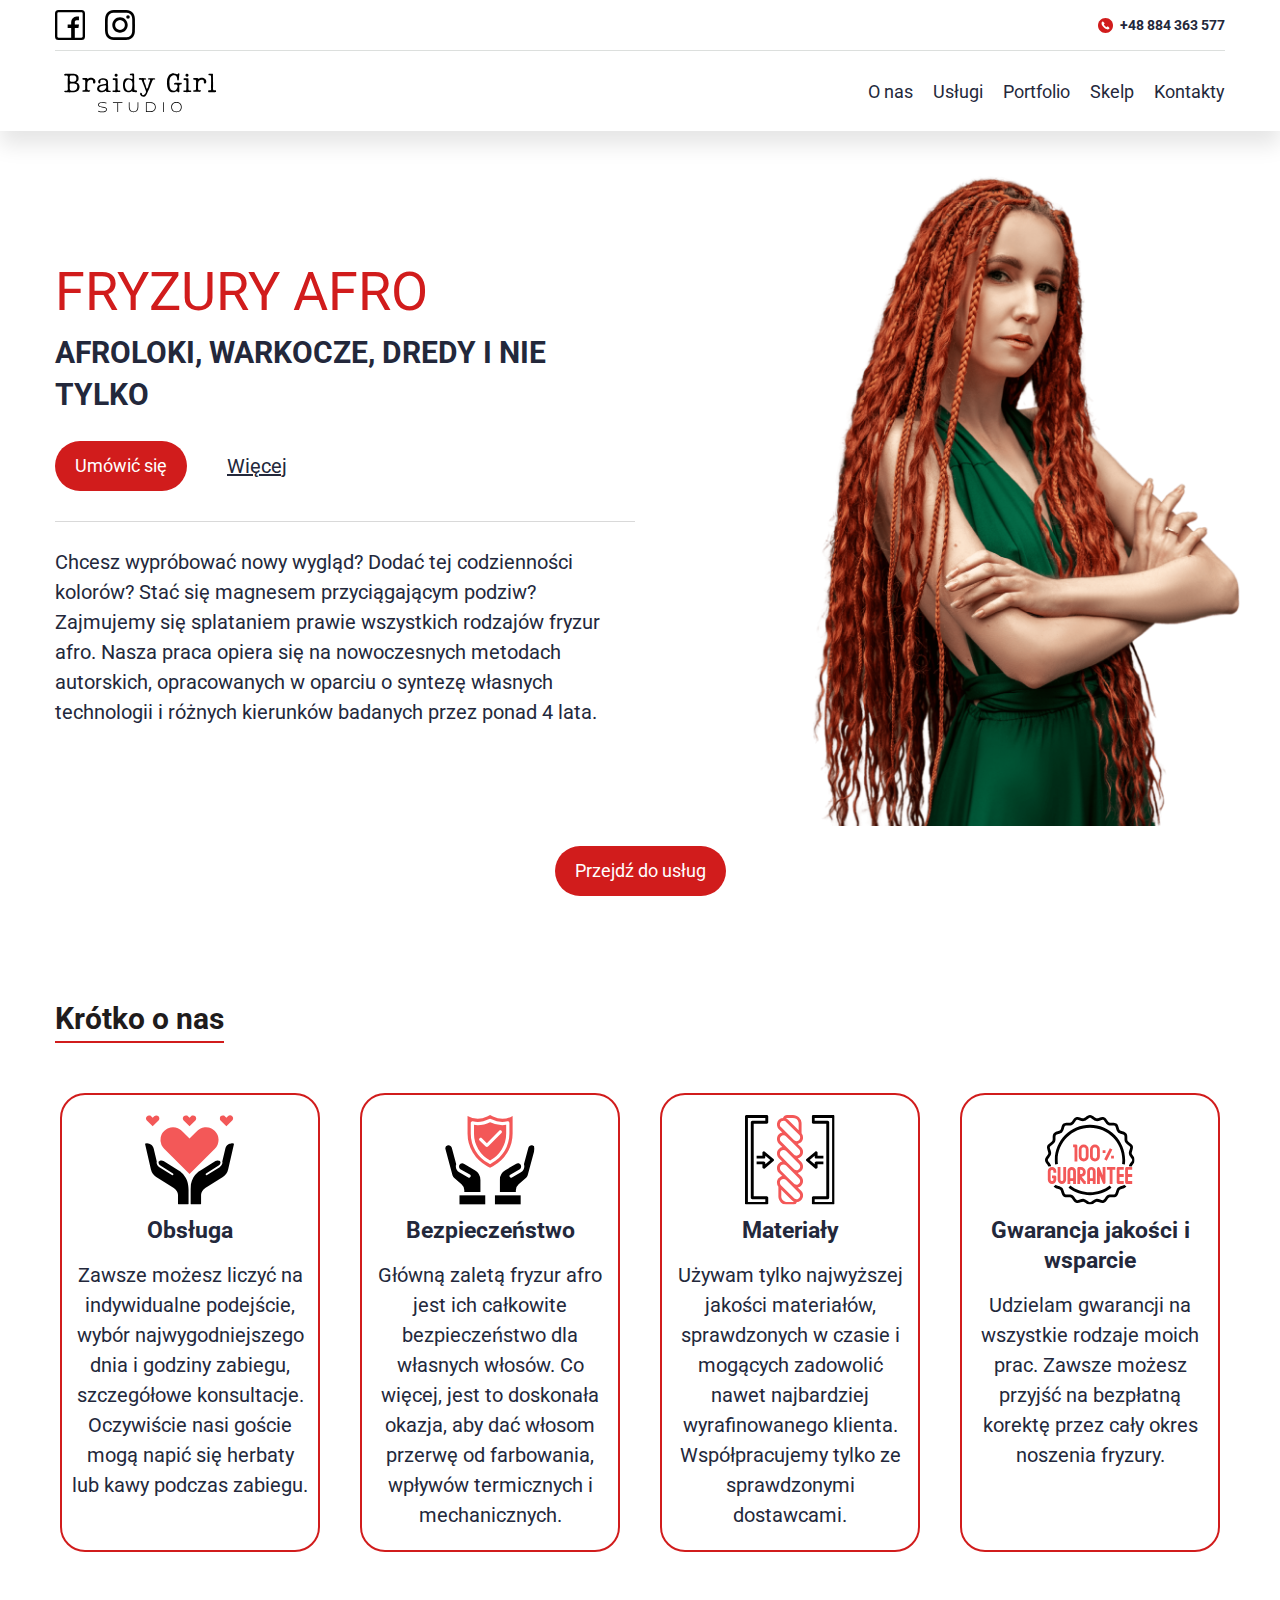
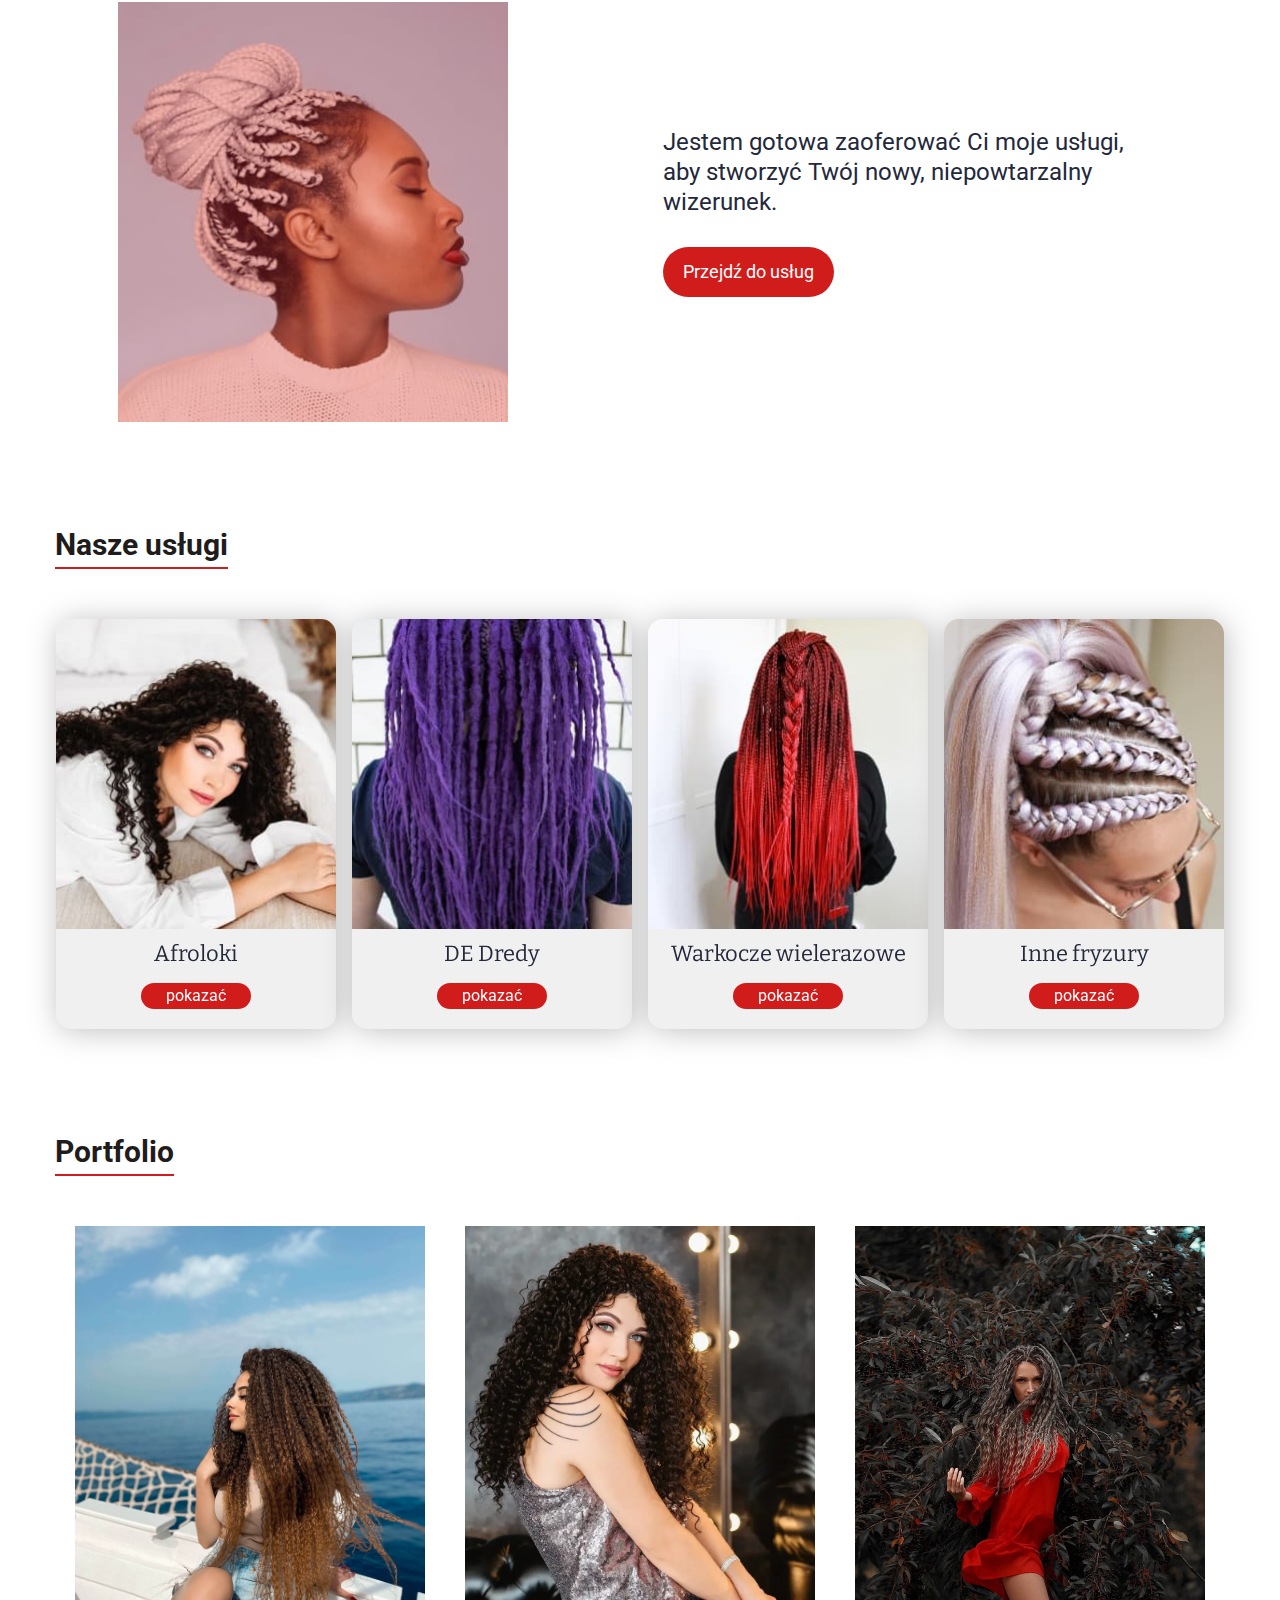
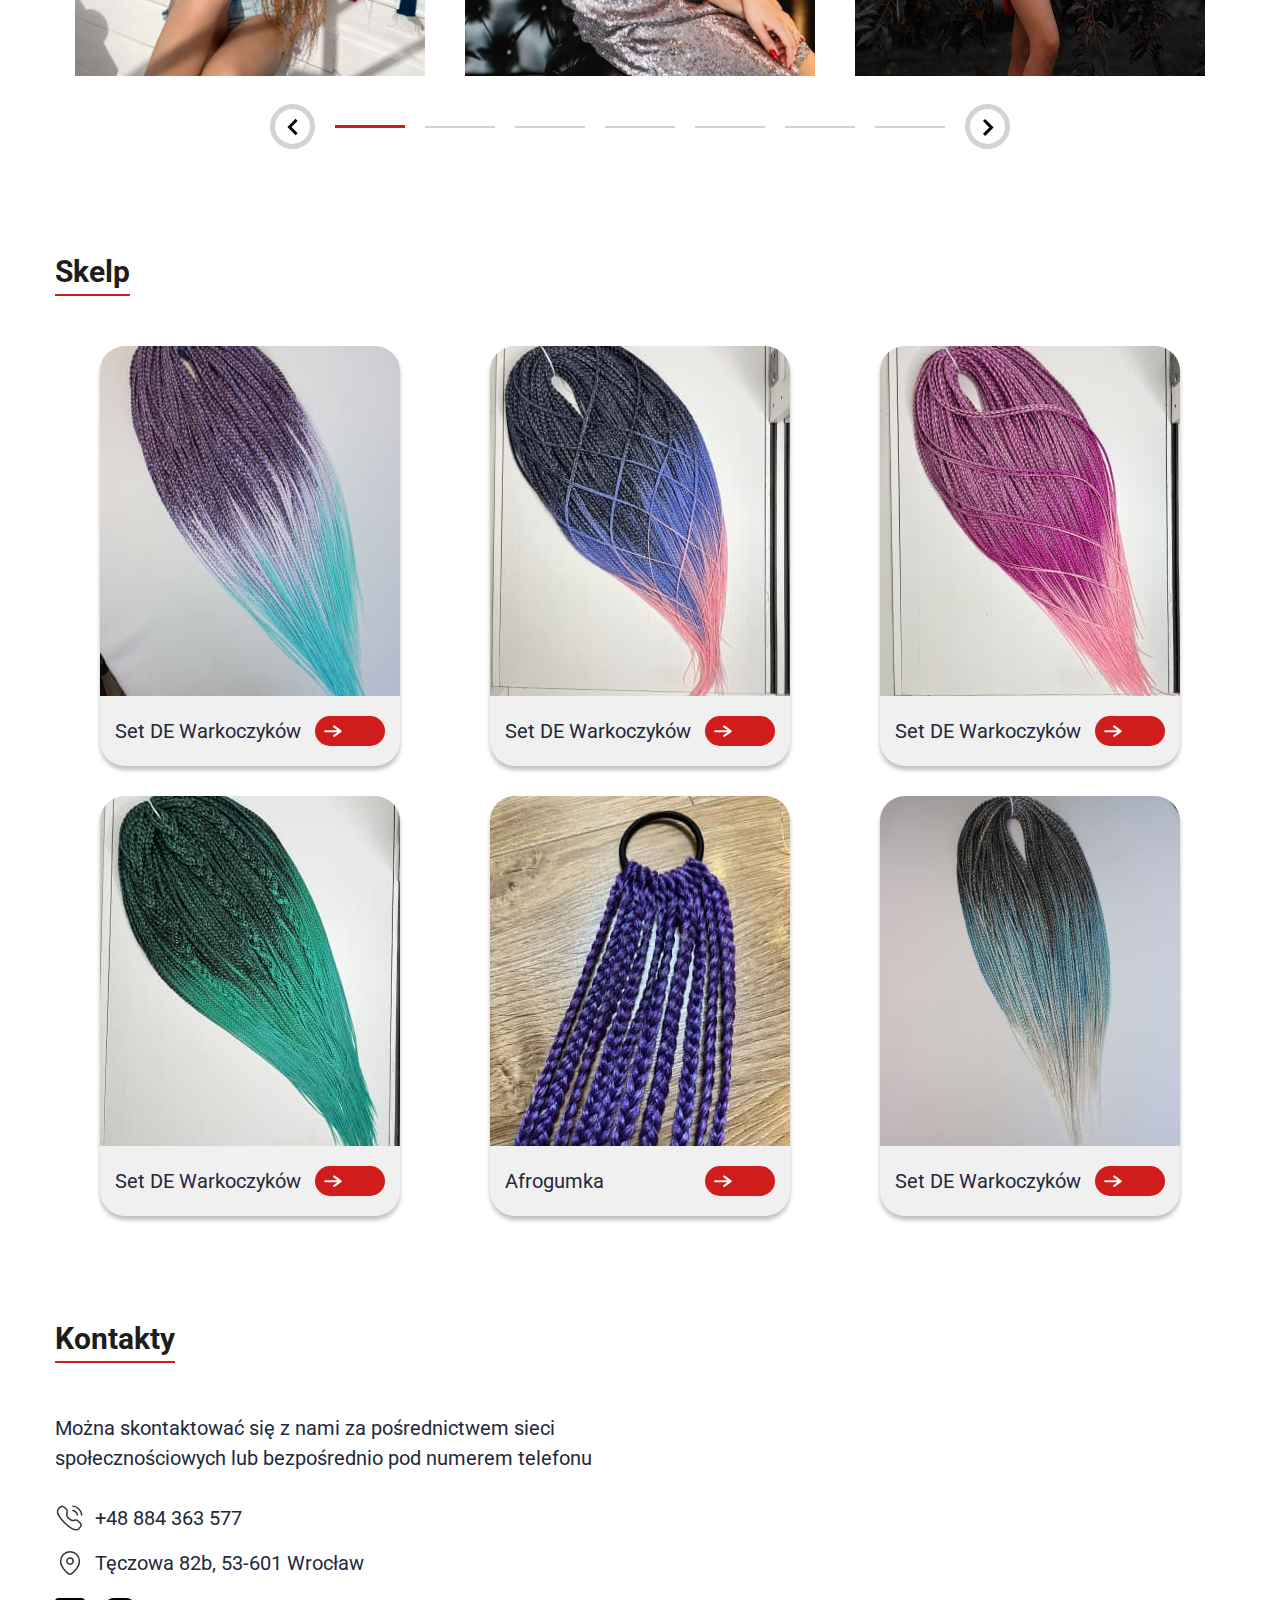
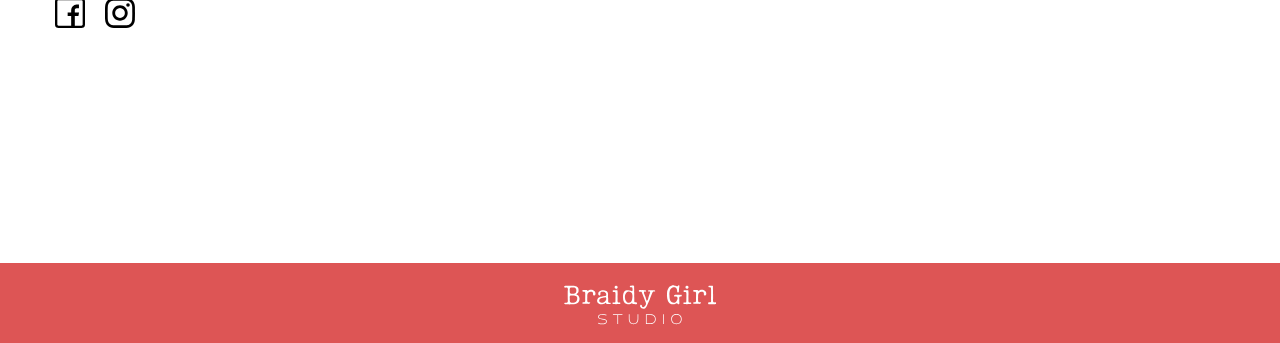
==== index.html @ 488d4603 "add" ====
<!DOCTYPE html>
<html lang="pl">

<head>
  <meta charset="UTF-8">
  <meta http-equiv="X-UA-Compatible" content="IE=edge">
  <meta name="viewport" content="width=device-width, initial-scale=1.0">
  <title>Braidy Girl</title>
  <link rel="apple-touch-icon" sizes="180x180" href="images/favicon/apple-touch-icon.png">
  <link rel="icon" type="image/png" sizes="32x32" href="images/favicon/favicon-32x32.png">
  <link rel="icon" type="image/png" sizes="16x16" href="images/favicon/favicon-16x16.png">
  <link rel="manifest" href="images/favicon/site.webmanifest">
  <link rel="mask-icon" href="images/favicon/safari-pinned-tab.svg" color="#5bbad5">
  <meta name="msapplication-TileColor" content="#b91d47">
  <meta name="theme-color" content="#ffffff">
  <link rel="preconnect" href="https://fonts.googleapis.com">
  <link rel="preconnect" href="https://fonts.gstatic.com" crossorigin>
  <link
    href="https://fonts.googleapis.com/css2?family=Bitter&family=Playfair+Display:wght@400;700&family=Roboto:wght@400;700&display=swap"
    rel="stylesheet">

  <link rel="stylesheet" href="css/style.min.css">
</head>

<body>

  <header class="header js-header" id="header">
    <div class="container">
      <div class="header__top">
        <div class="social">
          <a class="social__link" href="https://www.facebook.com/people/Warkoczyki-Afroloki-Dredy-Wroc%C5%82aw/100088476337000/"
            target="_blank">
            <svg class="social__icon" width="30" height="30">
              <use href="./images/symbol-defs.svg#icon-facebook"></use>
            </svg>
          </a>
          <a class="social__link" href="https://www.instagram.com/braidy.girl_/?igshid=YmMyMTA2M2Y%3D" target="_blank">
            <svg class="social__icon" width="30" height="30">
              <use href="./images/symbol-defs.svg#icon-Instagram"></use>
            </svg>
          </a>
        </div>
        <a class="header__top-link" href="tel:48884363577">
          <svg class="header__top-icon" width="15" height="15">
            <use href="./images/symbol-defs.svg#icon-phone"></use>
          </svg>
          +48 884 363 577
        </a>
      </div>
      <nav class="header__nav">
        <a class="logo" href="index.html">
          <img class="logo__img" src="./images/logo.svg" alt="logo" width="170" height="50">
        </a>
        <ul class="header__list">
          <li class="header__item">
            <a class="header__link" href="#about">
              O nas
            </a>
          </li>
          <li class="header__item">
            <a class="header__link" href="#services">
              Usługi
            </a>
          </li>
          <li class="header__item">
            <a class="header__link" href="#portfolio">
              Portfolio
            </a>
          </li>
          <li class="header__item">
            <a class="header__link" href="#products">
              Skelp
            </a>
          </li>
          <li class="header__item">
            <a class="header__link" href="#contacts">
              Kontakty
            </a>
          </li>
        </ul>
        <button class="header__menu-btn" type="button">
          <span class="header__menu-line"></span>
          <span class="sr-only">otwórz menu</span>
        </button>
      </nav>

      <div class="mobile-menu">
        <div class="mobile-menu__box">
          <a class="logo" href="index.html">
            <img class="logo__img" src="./images/logo.svg" alt="logo" width="170" height="50">
          </a>
          <button class="close" type="button">
            <span class="close__line"></span>
            <span class="sr-only">zamknij menu</span>
          </button>
        </div>
        <ul class="mobile-menu__list">
          <li class="mobile-menu__item">
            <a class="mobile-menu__link" href="#about">
              O nas
            </a>
          </li>
          <li class="mobile-menu__item">
            <a class="mobile-menu__link" href="#services">
              Usługi
            </a>
          </li>
          <li class="mobile-menu__item">
            <a class="mobile-menu__link" href="#portfolio">
              Portfolio
            </a>
          </li>
          <li class="mobile-menu__item">
            <a class="mobile-menu__link" href="#products">
              Skelp
            </a>
          </li>
          <li class="mobile-menu__item">
            <a class="mobile-menu__link" href="#contacts">
              Kontakty
            </a>
          </li>
        </ul>
        <div class="mobile-menu__social social">
          <a class="social__link clicable" href="https://www.facebook.com/people/Warkoczyki-Afroloki-Dredy-Wroc%C5%82aw/100088476337000/" target="_blank">
            <svg class="social__icon" width="30" height="30">
              <use href="./images/symbol-defs.svg#icon-facebook"></use>
            </svg>
          </a>
          <a class="social__link clicable" href="https://www.instagram.com/braidy.girl_/?igshid=YmMyMTA2M2Y%3D" target="_blank">
            <svg class="social__icon" width="30" height="30">
              <use href="./images/symbol-defs.svg#icon-Instagram"></use>
            </svg>
          </a>
        </div>
        <div class="footer__box">
          <a class="mobile-menu__link" href="tel:48884363577">
            <svg class="footer__link-icon" width="30" height="30">
              <use href="./images/symbol-defs.svg#icon-calling"></use>
            </svg>
            +48 884 363 577
          </a>
          <a class="mobile-menu__link" href="https://www.google.com/maps/dir//Braidy+Girl+studio.+Afroloki,+dredy,+braidy,+warkoczyki+T%C4%99czowa+82b+53-601+Wroc%C5%82aw/@51.1038565,17.0076594,17z/data=!4m8!4m7!1m0!1m5!1m1!1s0x470fc37974990961:0xd75de2a112ad0629!2m2!1d17.0076594!2d51.1038565" target="_blank">
            <svg class="footer__link-icon" width="30" height="30">
              <use href="./images/symbol-defs.svg#icon-location"></use>
            </svg>
            Tęczowa 82b, 53-601 Wrocław
          </a>
        </div>
      </div>
    </div>
  </header>

  <main>
    <section class="studio">
      <div class="container studio__container" style="background-image: url(./images/bg.png)">
        <div class="studio__inner">
          <h1 class="studio__title">
            Fryzury afro
            <span class="studio__subtitle">
              Afroloki, warkocze, dredy i nie tylko
            </span>
          </h1>
          <div class="studio__box">
            <a class="btn" href="https://www.instagram.com/braidy.girl_/?igshid=YmMyMTA2M2Y%3D">
              Umówić się
            </a>
            <a class="studio__link" href="#about">
              Więcej
            </a>
          </div>
          <p class="studio__text">
            Chcesz wypróbować nowy wygląd? Dodać tej codzienności kolorów? Stać się magnesem przyciągającym podziw?
            Zajmujemy się splataniem prawie wszystkich rodzajów fryzur afro. Nasza praca opiera się na nowoczesnych
            metodach
            autorskich, opracowanych w oparciu o syntezę własnych technologii i różnych kierunków badanych przez ponad 4
            lata.
          </p>
        </div>
      </div>
      <a class="btn btn__link" href="#services">
        Przejdź do usług
      </a>
    </section>

    <section class="about section" id="about">
      <div class="container">
        <h2 class="title">Krótko o nas</h2>
        <ul class="about__list">
          <li class="about__item about__item--star">
            <h3 class="about__title">
              Obsługa
            </h3>
            <p class="about__item-text">
              Zawsze możesz liczyć na indywidualne podejście, wybór najwygodniejszego dnia i godziny zabiegu,
              szczegółowe konsultacje.
              Oczywiście nasi goście mogą napić się herbaty lub kawy podczas zabiegu.
            </p>
          </li>
          <li class="about__item about__item--brush">
            <h3 class="about__title">
              Bezpieczeństwo
            </h3>
            <p class="about__item-text">
              Główną zaletą fryzur afro jest ich całkowite bezpieczeństwo dla własnych włosów. Co więcej, jest to
              doskonała okazja,
              aby dać włosom przerwę od farbowania, wpływów termicznych i mechanicznych.
            </p>
          </li>
          <li class="about__item about__item--users">
            <h3 class="about__title">
              Materiały
            </h3>
            <p class="about__item-text">
              Używam tylko najwyższej jakości materiałów, sprawdzonych w czasie i mogących zadowolić nawet najbardziej
              wyrafinowanego
              klienta. Współpracujemy tylko ze sprawdzonymi dostawcami.
            </p>
          </li>
          <li class="about__item about__item--guarantee">
            <h3 class="about__title">
              Gwarancja jakości i wsparcie
            </h3>
            <p class="about__item-text">
              Udzielam gwarancji na wszystkie rodzaje moich prac. Zawsze możesz przyjść na bezpłatną korektę przez cały
              okres noszenia
              fryzury.
            </p>
          </li>
        </ul>
        <div class="about__inner">
          <div class="about__img-box">
            <img class="about__img" src="./images/about.jpg" alt="dziewczyna" width="390" height="420">
          </div>
          <div class="about__box">
            <p class="about__text">
              Jestem gotowa zaoferować Ci moje usługi, aby stworzyć Twój nowy, niepowtarzalny wizerunek.
            </p>
            <a class="btn btn__link" href="#services">
              Przejdź do usług
            </a>
          </div>
        </div>
      </div>
    </section>

    <section class="services section" id="services">
      <div class="container">
        <h2 class="title">
          Nasze usługi
        </h2>
        <ul class="services__list">
          <li class="services__item">
            <article class="services-card">
              <a class="services-card__link" href="afroloki.html">
                <img class="services-card__img" src="images/afroloki/1.jpg" alt="dziewczyna" width="280" height="310">
                <div class="services-card__box">
                  <h3 class="services-card__title">
                    Afroloki
                  </h3>
                  <div class="btn btn--small">pokazać</div>
                </div>
              </a>
            </article>
          </li>
          <li class="services__item">
            <article class="services-card">
              <a class="services-card__link" href="deDredy.html">
                <img class="services-card__img" src="images/deDredy/1.jpg" alt="dziewczyna" width="280" height="310">
                <div class="services-card__box">
                  <h3 class="services-card__title">
                    DE Dredy
                  </h3>
                  <div class="btn btn--small">pokazać</div>
                </div>
              </a>
            </article>
          </li>
          <li class="services__item">
            <article class="services-card">
              <a class="services-card__link" href="warkoczeWielorazowe.html">
                <img class="services-card__img" src="images/warkoczeWielerazowe/1.jpg" alt="dziewczyna" width="280"
                  height="310">
                <div class="services-card__box">
                  <h3 class="services-card__title">
                    Warkocze wielerazowe
                  </h3>
                  <div class="btn btn--small">pokazać</div>
                </div>
              </a>
            </article>
          </li>
          <li class="services__item">
            <article class="services-card">
              <a class="services-card__link" href="inneFryzury.html">
                <img class="services-card__img" src="images/inneFryzury/1.jpg" alt="dziewczyna" width="280"
                  height="310">
                <div class="services-card__box">
                  <h3 class="services-card__title">
                    Inne fryzury
                  </h3>
                  <div class="btn btn--small">pokazać</div>
                </div>
              </a>
            </article>
          </li>
        </ul>
      </div>
    </section>

    <section class="portfolio section" id="portfolio">
      <div class="container">
        <h2 class="title">Portfolio</h2>
        <div class="portfolio__wrapper">
          <ul class="portfolio__list">
            <li class="portfolio__item">
              <a class="portfolio__link" href="images/portfolio/7.jpg" data-fancybox="gallery">
                <img class="portfolio__img" src="images/portfolio/7.jpg" alt="zdjęcie" width="350" height="450">
              </a>
            </li>
            <li class="portfolio__item">
              <a class="portfolio__link" href="images/portfolio/1.jpg" data-fancybox="gallery">
                <img class="portfolio__img" src="images/portfolio/1.jpg" alt="zdjęcie" width="350" height="450">
              </a>
            </li>
            <li class="portfolio__item">
              <a class="portfolio__link" href="images/portfolio/2.jpg" data-fancybox="gallery">
                <img class="portfolio__img" src="images/portfolio/2.jpg" alt="zdjęcie" width="350" height="450">
              </a>
            </li>
            <li class="portfolio__item">
              <a class="portfolio__link" href="images/portfolio/3.jpg" data-fancybox="gallery">
                <img class="portfolio__img" src="images/portfolio/3.jpg" alt="zdjęcie" width="350" height="450">
              </a>
            </li>
            <li class="portfolio__item">
              <a class="portfolio__link" href="images/portfolio/6.jpg" data-fancybox="gallery">
                <img class="portfolio__img" src="images/portfolio/6.jpg" alt="zdjęcie" width="350" height="450">
              </a>
            </li>
            <li class="portfolio__item">
              <a class="portfolio__link" href="images/portfolio/8.jpg" data-fancybox="gallery">
                <img class="portfolio__img" src="images/portfolio/8.jpg" alt="zdjęcie" width="350" height="450">
              </a>
            </li>
            <li class="portfolio__item">
              <a class="portfolio__link" href="images/portfolio/9.jpg" data-fancybox="gallery">
                <img class="portfolio__img" src="images/portfolio/9.jpg" alt="zdjęcie" width="350" height="450">
              </a>
            </li>
          </ul>
          <div class="arrows"></div>
        </div>
      </div>
    </section>

    <section class="product section" id="products">
      <div class="container">
        <h2 class="title">Skelp</h2>
        <ul class="product__list">
          <li class="product__item">
            <article class="product-card">
              <a class="product-card__link" href="set-lil-n.html">
                <img class="product-card__img" src="images/towary/liliowo-niebieski/main.jpg" alt="set włosow"
                  width="300" height="350">
                <div class="product-card__box">
                  <h3 class="product-card__title">
                    Set DE Warkoczyków
                  </h3>
                  <div class="product-card__btn">
                    <svg class="product-card__btn-icon" width="20" height="20">
                      <use href="./images/symbol-defs.svg#icon-arrow-right"></use>
                    </svg>
                  </div>
                </div>
              </a>
            </article>
          </li>
          <li class="product__item">
            <article class="product-card">
              <a class="product-card__link" href="set-n-r.html">
                <img class="product-card__img" src="images/towary/niebiesko-różowy/main.jpg" alt="set włosow"
                  width="300" height="350">
                <div class="product-card__box">
                  <h3 class="product-card__title">
                    Set DE Warkoczyków
                  </h3>
                  <div class="product-card__btn">
                    <svg class="product-card__btn-icon" width="20" height="20">
                      <use href="./images/symbol-defs.svg#icon-arrow-right"></use>
                    </svg>
                  </div>
                </div>
              </a>
            </article>
          </li>
          <li class="product__item">
            <article class="product-card">
              <a class="product-card__link" href="set-róż.html">
                <img class="product-card__img" src="images/towary/różowy/main.jpg" alt="set włosow" width="300"
                  height="350">
                <div class="product-card__box">
                  <h3 class="product-card__title">
                    Set DE Warkoczyków
                  </h3>
                  <div class="product-card__btn">
                    <svg class="product-card__btn-icon" width="20" height="20">
                      <use href="./images/symbol-defs.svg#icon-arrow-right"></use>
                    </svg>
                  </div>
                </div>
              </a>
            </article>
          </li>
          <li class="product__item">
            <article class="product-card">
              <a class="product-card__link" href="set-ziel.html">
                <img class="product-card__img" src="images/towary/zielony/main.jpg" alt="set włosow" width="300"
                  height="350">
                <div class="product-card__box">
                  <h3 class="product-card__title">
                    Set DE Warkoczyków
                  </h3>
                  <div class="product-card__btn">
                    <svg class="product-card__btn-icon" width="20" height="20">
                      <use href="./images/symbol-defs.svg#icon-arrow-right"></use>
                    </svg>
                  </div>
                </div>
              </a>
            </article>
          </li>
          <li class="product__item">
            <article class="product-card">
              <a class="product-card__link" href="afrogumka.html">
                <img class="product-card__img" src="images/towary/afrogumka/1.jpg" alt="Afrogumka" width="300"
                  height="350">
                <div class="product-card__box">
                  <h3 class="product-card__title">
                    Afrogumka
                  </h3>
                  <div class="product-card__btn">
                    <svg class="product-card__btn-icon" width="20" height="20">
                      <use href="./images/symbol-defs.svg#icon-arrow-right"></use>
                    </svg>
                  </div>
                </div>
              </a>
            </article>
          </li>
          <li class="product__item">
            <article class="product-card">
              <a class="product-card__link" href="set-br-tur.html">
                <img class="product-card__img" src="images/towary/brązowy-turkusowy/main.jpg" alt="set włosow"
                  width="300" height="350">
                <div class="product-card__box">
                  <h3 class="product-card__title">
                    Set DE Warkoczyków
                  </h3>
                  <div class="product-card__btn">
                    <svg class="product-card__btn-icon" width="20" height="20">
                      <use href="./images/symbol-defs.svg#icon-arrow-right"></use>
                    </svg>
                  </div>
                </div>
              </a>
            </article>
          </li>
        </ul>
      </div>
    </section>
  </main>

  <footer class="footer section" id="contacts">
    <div class="container">
      <h2 class="title">Kontakty</h2>
      <address class="footer__wrapper">
        <div class="footer__inner">
          <p class="footer__text">
            Można skontaktować się z nami za pośrednictwem sieci społecznościowych lub bezpośrednio pod numerem telefonu
          </p>
          <div class="footer__box">
            <a class="footer__link" href="tel:48884363577">
              <svg class="footer__link-icon" width="30" height="30">
                <use href="./images/symbol-defs.svg#icon-calling"></use>
              </svg>
              +48 884 363 577
            </a>
            <a class="footer__link"
              href="https://www.google.com/maps/dir//Braidy+Girl+studio.+Afroloki,+dredy,+braidy,+warkoczyki+T%C4%99czowa+82b+53-601+Wroc%C5%82aw/@51.1038565,17.0076594,17z/data=!4m8!4m7!1m0!1m5!1m1!1s0x470fc37974990961:0xd75de2a112ad0629!2m2!1d17.0076594!2d51.1038565" target="_blank">
              <svg class="footer__link-icon" width="30" height="30">
                <use href="./images/symbol-defs.svg#icon-location"></use>
              </svg>
              Tęczowa 82b, 53-601 Wrocław
            </a>
          </div>
          <div class="social">
            <a class="social__link" href="https://www.facebook.com/people/Warkoczyki-Afroloki-Dredy-Wroc%C5%82aw/100088476337000/"
            target="_blank">
              <svg class="social__icon" width="30" height="30">
                <use href="./images/symbol-defs.svg#icon-facebook"></use>
              </svg>
            </a>
            <a class="social__link" href="https://www.instagram.com/braidy.girl_/?igshid=YmMyMTA2M2Y%3D" target="_blank">
              <svg class="social__icon" width="30" height="30">
                <use href="./images/symbol-defs.svg#icon-Instagram"></use>
              </svg>
            </a>
          </div>
        </div>
        <iframe class="map"
          src="https://www.google.com/maps/embed?pb=!1m18!1m12!1m3!1d2505.2436510558273!2d17.0077736!3d51.1039646!2m3!1f0!2f0!3f0!3m2!1i1024!2i768!4f13.1!3m3!1m2!1s0x470fc37974990961%3A0xd75de2a112ad0629!2sBraidy%20Girl%20studio.%20Afroloki%2C%20dredy%2C%20braidy%2C%20warkoczyki!5e0!3m2!1sru!2spl!4v1675877771922!5m2!1sru!2spl"
          height="350" style="border:0;" allowfullscreen="" loading="lazy" referrerpolicy="no-referrer-when-downgrade">
        </iframe>
      </address>
    </div>
    <div class="footer__bottom"">
      <a class=" logo" href="index.html">
      <img class="logo__img" src="./images/logo-footer.svg" alt="logo" width="170" height="50">
      </a>
    </div>
  </footer>

  <script src="js/main.min.js"></script>
</body>

</html>
---- css/style.min.css ----
html{-webkit-box-sizing:border-box;box-sizing:border-box}*,*::before,*::after{-webkit-box-sizing:inherit;box-sizing:inherit}ul,ol{padding:0}body,h1,h2,h3,h4,h5,h6,p,ul,ol,li,figure,figcaption,blockquote,dl,dd{margin:0}ul{list-style:none}img{max-width:100%;display:block}input,button,textarea,select,address{font:inherit}input,textarea{margin:0;padding:0;border:none;outline:rgba(0,0,0,0)}a{text-decoration:none;color:inherit;outline:rgba(0,0,0,0)}button{padding:0;border:none;background-color:rgba(0,0,0,0);cursor:pointer;outline:rgba(0,0,0,0)}.slick-slider{position:relative;display:block;-webkit-box-sizing:border-box;box-sizing:border-box;-webkit-touch-callout:none;-webkit-user-select:none;-moz-user-select:none;-ms-user-select:none;user-select:none;-ms-touch-action:pan-y;touch-action:pan-y;-webkit-tap-highlight-color:rgba(0,0,0,0)}.slick-list{position:relative;overflow:hidden;display:block;margin:0;padding:0}.slick-list:focus{outline:none}.slick-list.dragging{cursor:pointer;cursor:hand}.slick-slider .slick-track,.slick-slider .slick-list{-webkit-transform:translate3d(0, 0, 0);-ms-transform:translate3d(0, 0, 0);transform:translate3d(0, 0, 0)}.slick-track{position:relative;left:0;top:0;display:block;margin-left:auto;margin-right:auto}.slick-track:before,.slick-track:after{content:"";display:table}.slick-track:after{clear:both}.slick-loading .slick-track{visibility:hidden}.slick-slide{float:left;height:100%;min-height:1px;display:none}[dir=rtl] .slick-slide{float:right}.slick-slide img{display:block}.slick-slide.slick-loading img{display:none}.slick-slide.dragging img{pointer-events:none}.slick-initialized .slick-slide{display:block}.slick-loading .slick-slide{visibility:hidden}.slick-vertical .slick-slide{display:block;height:auto;border:1px solid rgba(0,0,0,0)}.slick-arrow.slick-hidden{display:none}.carousel{position:relative;-webkit-box-sizing:border-box;box-sizing:border-box}.carousel *,.carousel *:before,.carousel *:after{-webkit-box-sizing:inherit;box-sizing:inherit}.carousel.is-draggable{cursor:move;cursor:-webkit-grab;cursor:grab}.carousel.is-dragging{cursor:move;cursor:-webkit-grabbing;cursor:grabbing}.carousel__viewport{position:relative;overflow:hidden;max-width:100%;max-height:100%}.carousel__track{display:-webkit-box;display:-ms-flexbox;display:flex}.carousel__slide{-webkit-box-flex:0;-ms-flex:0 0 auto;flex:0 0 auto;width:var(--carousel-slide-width, 60%);max-width:100%;padding:1rem;position:relative;overflow-x:hidden;overflow-y:auto;-ms-scroll-chaining:none;overscroll-behavior:contain}.has-dots{margin-bottom:calc(.5rem + 22px)}.carousel__dots{margin:0 auto;padding:0;position:absolute;top:calc(100% + .5rem);left:0;right:0;display:-webkit-box;display:-ms-flexbox;display:flex;-webkit-box-pack:center;-ms-flex-pack:center;justify-content:center;list-style:none;-webkit-user-select:none;-moz-user-select:none;-ms-user-select:none;user-select:none}.carousel__dots .carousel__dot{margin:0;padding:0;display:block;position:relative;width:22px;height:22px;cursor:pointer}.carousel__dots .carousel__dot:after{content:"";width:8px;height:8px;border-radius:50%;position:absolute;top:50%;left:50%;-webkit-transform:translate(-50%, -50%);-ms-transform:translate(-50%, -50%);transform:translate(-50%, -50%);background-color:currentColor;opacity:.25;-webkit-transition:opacity .15s ease-in-out;-o-transition:opacity .15s ease-in-out;transition:opacity .15s ease-in-out}.carousel__dots .carousel__dot.is-selected:after{opacity:1}.carousel__button{width:var(--carousel-button-width, 48px);height:var(--carousel-button-height, 48px);padding:0;border:0;display:-webkit-box;display:-ms-flexbox;display:flex;-webkit-box-pack:center;-ms-flex-pack:center;justify-content:center;-webkit-box-align:center;-ms-flex-align:center;align-items:center;pointer-events:all;cursor:pointer;color:var(--carousel-button-color, currentColor);background:var(--carousel-button-bg, transparent);border-radius:var(--carousel-button-border-radius, 50%);-webkit-box-shadow:var(--carousel-button-shadow, none);box-shadow:var(--carousel-button-shadow, none);-webkit-transition:opacity .15s ease;-o-transition:opacity .15s ease;transition:opacity .15s ease}.carousel__button.is-prev,.carousel__button.is-next{position:absolute;top:50%;-webkit-transform:translateY(-50%);-ms-transform:translateY(-50%);transform:translateY(-50%)}.carousel__button.is-prev{left:10px}.carousel__button.is-next{right:10px}.carousel__button[disabled]{cursor:default;opacity:.3}.carousel__button svg{width:var(--carousel-button-svg-width, 50%);height:var(--carousel-button-svg-height, 50%);fill:none;stroke:currentColor;stroke-width:var(--carousel-button-svg-stroke-width, 1.5);stroke-linejoin:bevel;stroke-linecap:round;-webkit-filter:var(--carousel-button-svg-filter, none);filter:var(--carousel-button-svg-filter, none);pointer-events:none}html.with-fancybox{scroll-behavior:auto}body.compensate-for-scrollbar{overflow:hidden !important;-ms-touch-action:none;touch-action:none}.fancybox__container{position:fixed;top:0;left:0;bottom:0;right:0;direction:ltr;margin:0;padding:env(safe-area-inset-top, 0px) env(safe-area-inset-right, 0px) env(safe-area-inset-bottom, 0px) env(safe-area-inset-left, 0px);-webkit-box-sizing:border-box;box-sizing:border-box;display:-webkit-box;display:-ms-flexbox;display:flex;-webkit-box-orient:vertical;-webkit-box-direction:normal;-ms-flex-direction:column;flex-direction:column;color:var(--fancybox-color, #fff);-webkit-tap-highlight-color:rgba(0, 0, 0, 0);overflow:hidden;z-index:1050;outline:none;-webkit-transform-origin:top left;-ms-transform-origin:top left;transform-origin:top left;--carousel-button-width: 48px;--carousel-button-height: 48px;--carousel-button-svg-width: 24px;--carousel-button-svg-height: 24px;--carousel-button-svg-stroke-width: 2.5;--carousel-button-svg-filter: drop-shadow(1px 1px 1px rgba(0, 0, 0, 0.4))}.fancybox__container *,.fancybox__container *::before,.fancybox__container *::after{-webkit-box-sizing:inherit;box-sizing:inherit}.fancybox__container :focus{outline:none}body:not(.is-using-mouse) .fancybox__container :focus{-webkit-box-shadow:0 0 0 1px #fff,0 0 0 2px var(--fancybox-accent-color, rgba(1, 210, 232, 0.94));box-shadow:0 0 0 1px #fff,0 0 0 2px var(--fancybox-accent-color, rgba(1, 210, 232, 0.94))}@media all and (min-width: 1024px){.fancybox__container{--carousel-button-width:48px;--carousel-button-height:48px;--carousel-button-svg-width:27px;--carousel-button-svg-height:27px}}.fancybox__backdrop{position:absolute;top:0;right:0;bottom:0;left:0;z-index:-1;background:var(--fancybox-bg, rgba(24, 24, 27, 0.92))}.fancybox__carousel{position:relative;-webkit-box-flex:1;-ms-flex:1 1 auto;flex:1 1 auto;min-height:0;height:100%;z-index:10}.fancybox__carousel.has-dots{margin-bottom:calc(.5rem + 22px)}.fancybox__viewport{position:relative;width:100%;height:100%;overflow:visible;cursor:default}.fancybox__track{display:-webkit-box;display:-ms-flexbox;display:flex;height:100%}.fancybox__slide{-webkit-box-flex:0;-ms-flex:0 0 auto;flex:0 0 auto;width:100%;max-width:100%;margin:0;padding:48px 8px 8px 8px;position:relative;-ms-scroll-chaining:none;overscroll-behavior:contain;display:-webkit-box;display:-ms-flexbox;display:flex;-webkit-box-orient:vertical;-webkit-box-direction:normal;-ms-flex-direction:column;flex-direction:column;outline:0;overflow:auto;--carousel-button-width: 36px;--carousel-button-height: 36px;--carousel-button-svg-width: 22px;--carousel-button-svg-height: 22px}.fancybox__slide::before,.fancybox__slide::after{content:"";-webkit-box-flex:0;-ms-flex:0 0 0px;flex:0 0 0;margin:auto}@media all and (min-width: 1024px){.fancybox__slide{padding:64px 100px}}.fancybox__content{margin:0 env(safe-area-inset-right, 0px) 0 env(safe-area-inset-left, 0px);padding:36px;color:var(--fancybox-content-color, #374151);background:var(--fancybox-content-bg, #fff);position:relative;-ms-flex-item-align:center;-ms-grid-row-align:center;align-self:center;display:-webkit-box;display:-ms-flexbox;display:flex;-webkit-box-orient:vertical;-webkit-box-direction:normal;-ms-flex-direction:column;flex-direction:column;z-index:20}.fancybox__content :focus:not(.carousel__button.is-close){outline:thin dotted;-webkit-box-shadow:none;box-shadow:none}.fancybox__caption{-ms-flex-item-align:center;-ms-grid-row-align:center;align-self:center;max-width:100%;margin:0;padding:1rem 0 0 0;line-height:1.375;color:var(--fancybox-color, currentColor);visibility:visible;cursor:auto;-ms-flex-negative:0;flex-shrink:0;overflow-wrap:anywhere}.is-loading .fancybox__caption{visibility:hidden}.fancybox__container>.carousel__dots{top:100%;color:var(--fancybox-color, #fff)}.fancybox__nav .carousel__button{z-index:40}.fancybox__nav .carousel__button.is-next{right:8px}@media all and (min-width: 1024px){.fancybox__nav .carousel__button.is-next{right:40px}}.fancybox__nav .carousel__button.is-prev{left:8px}@media all and (min-width: 1024px){.fancybox__nav .carousel__button.is-prev{left:40px}}.carousel__button.is-close{position:absolute;top:8px;right:8px;top:calc(env(safe-area-inset-top, 0px) + 8px);right:calc(env(safe-area-inset-right, 0px) + 8px);z-index:40}@media all and (min-width: 1024px){.carousel__button.is-close{right:40px}}.fancybox__content>.carousel__button.is-close{position:absolute;top:-40px;right:0;color:var(--fancybox-color, #fff)}.fancybox__no-click,.fancybox__no-click button{pointer-events:none}.fancybox__spinner{position:absolute;top:50%;left:50%;-webkit-transform:translate(-50%, -50%);-ms-transform:translate(-50%, -50%);transform:translate(-50%, -50%);width:50px;height:50px;color:var(--fancybox-color, currentColor)}.fancybox__slide .fancybox__spinner{cursor:pointer;z-index:1053}.fancybox__spinner svg{-webkit-animation:fancybox-rotate 2s linear infinite;animation:fancybox-rotate 2s linear infinite;-webkit-transform-origin:center center;-ms-transform-origin:center center;transform-origin:center center;position:absolute;top:0;right:0;bottom:0;left:0;margin:auto;width:100%;height:100%}.fancybox__spinner svg circle{fill:none;stroke-width:2.75;stroke-miterlimit:10;stroke-dasharray:1,200;stroke-dashoffset:0;-webkit-animation:fancybox-dash 1.5s ease-in-out infinite;animation:fancybox-dash 1.5s ease-in-out infinite;stroke-linecap:round;stroke:currentColor}@-webkit-keyframes fancybox-rotate{100%{-webkit-transform:rotate(360deg);transform:rotate(360deg)}}@keyframes fancybox-rotate{100%{-webkit-transform:rotate(360deg);transform:rotate(360deg)}}@-webkit-keyframes fancybox-dash{0%{stroke-dasharray:1,200;stroke-dashoffset:0}50%{stroke-dasharray:89,200;stroke-dashoffset:-35px}100%{stroke-dasharray:89,200;stroke-dashoffset:-124px}}@keyframes fancybox-dash{0%{stroke-dasharray:1,200;stroke-dashoffset:0}50%{stroke-dasharray:89,200;stroke-dashoffset:-35px}100%{stroke-dasharray:89,200;stroke-dashoffset:-124px}}.fancybox__backdrop,.fancybox__caption,.fancybox__nav,.carousel__dots,.carousel__button.is-close{opacity:var(--fancybox-opacity, 1)}.fancybox__container.is-animated[aria-hidden=false] .fancybox__backdrop,.fancybox__container.is-animated[aria-hidden=false] .fancybox__caption,.fancybox__container.is-animated[aria-hidden=false] .fancybox__nav,.fancybox__container.is-animated[aria-hidden=false] .carousel__dots,.fancybox__container.is-animated[aria-hidden=false] .carousel__button.is-close{-webkit-animation:.15s ease backwards fancybox-fadeIn;animation:.15s ease backwards fancybox-fadeIn}.fancybox__container.is-animated.is-closing .fancybox__backdrop,.fancybox__container.is-animated.is-closing .fancybox__caption,.fancybox__container.is-animated.is-closing .fancybox__nav,.fancybox__container.is-animated.is-closing .carousel__dots,.fancybox__container.is-animated.is-closing .carousel__button.is-close{-webkit-animation:.15s ease both fancybox-fadeOut;animation:.15s ease both fancybox-fadeOut}.fancybox-fadeIn{-webkit-animation:.15s ease both fancybox-fadeIn;animation:.15s ease both fancybox-fadeIn}.fancybox-fadeOut{-webkit-animation:.1s ease both fancybox-fadeOut;animation:.1s ease both fancybox-fadeOut}.fancybox-zoomInUp{-webkit-animation:.2s ease both fancybox-zoomInUp;animation:.2s ease both fancybox-zoomInUp}.fancybox-zoomOutDown{-webkit-animation:.15s ease both fancybox-zoomOutDown;animation:.15s ease both fancybox-zoomOutDown}.fancybox-throwOutUp{-webkit-animation:.15s ease both fancybox-throwOutUp;animation:.15s ease both fancybox-throwOutUp}.fancybox-throwOutDown{-webkit-animation:.15s ease both fancybox-throwOutDown;animation:.15s ease both fancybox-throwOutDown}@-webkit-keyframes fancybox-fadeIn{from{opacity:0}to{opacity:1}}@keyframes fancybox-fadeIn{from{opacity:0}to{opacity:1}}@-webkit-keyframes fancybox-fadeOut{to{opacity:0}}@keyframes fancybox-fadeOut{to{opacity:0}}@-webkit-keyframes fancybox-zoomInUp{from{-webkit-transform:scale(0.97) translate3d(0, 16px, 0);transform:scale(0.97) translate3d(0, 16px, 0);opacity:0}to{-webkit-transform:scale(1) translate3d(0, 0, 0);transform:scale(1) translate3d(0, 0, 0);opacity:1}}@keyframes fancybox-zoomInUp{from{-webkit-transform:scale(0.97) translate3d(0, 16px, 0);transform:scale(0.97) translate3d(0, 16px, 0);opacity:0}to{-webkit-transform:scale(1) translate3d(0, 0, 0);transform:scale(1) translate3d(0, 0, 0);opacity:1}}@-webkit-keyframes fancybox-zoomOutDown{to{-webkit-transform:scale(0.97) translate3d(0, 16px, 0);transform:scale(0.97) translate3d(0, 16px, 0);opacity:0}}@keyframes fancybox-zoomOutDown{to{-webkit-transform:scale(0.97) translate3d(0, 16px, 0);transform:scale(0.97) translate3d(0, 16px, 0);opacity:0}}@-webkit-keyframes fancybox-throwOutUp{to{-webkit-transform:translate3d(0, -30%, 0);transform:translate3d(0, -30%, 0);opacity:0}}@keyframes fancybox-throwOutUp{to{-webkit-transform:translate3d(0, -30%, 0);transform:translate3d(0, -30%, 0);opacity:0}}@-webkit-keyframes fancybox-throwOutDown{to{-webkit-transform:translate3d(0, 30%, 0);transform:translate3d(0, 30%, 0);opacity:0}}@keyframes fancybox-throwOutDown{to{-webkit-transform:translate3d(0, 30%, 0);transform:translate3d(0, 30%, 0);opacity:0}}.fancybox__carousel .carousel__slide{scrollbar-width:thin;scrollbar-color:#ccc rgba(255, 255, 255, 0.1)}.fancybox__carousel .carousel__slide::-webkit-scrollbar{width:8px;height:8px}.fancybox__carousel .carousel__slide::-webkit-scrollbar-track{background-color:rgba(255, 255, 255, 0.1)}.fancybox__carousel .carousel__slide::-webkit-scrollbar-thumb{background-color:#ccc;border-radius:2px;-webkit-box-shadow:inset 0 0 4px rgba(0, 0, 0, 0.2);box-shadow:inset 0 0 4px rgba(0, 0, 0, 0.2)}.fancybox__carousel.is-draggable .fancybox__slide,.fancybox__carousel.is-draggable .fancybox__slide .fancybox__content{cursor:move;cursor:-webkit-grab;cursor:grab}.fancybox__carousel.is-dragging .fancybox__slide,.fancybox__carousel.is-dragging .fancybox__slide .fancybox__content{cursor:move;cursor:-webkit-grabbing;cursor:grabbing}.fancybox__carousel .fancybox__slide .fancybox__content{cursor:auto}.fancybox__carousel .fancybox__slide.can-zoom_in .fancybox__content{cursor:-webkit-zoom-in;cursor:zoom-in}.fancybox__carousel .fancybox__slide.can-zoom_out .fancybox__content{cursor:-webkit-zoom-out;cursor:zoom-out}.fancybox__carousel .fancybox__slide.is-draggable .fancybox__content{cursor:move;cursor:-webkit-grab;cursor:grab}.fancybox__carousel .fancybox__slide.is-dragging .fancybox__content{cursor:move;cursor:-webkit-grabbing;cursor:grabbing}.fancybox__image{-webkit-transform-origin:0 0;-ms-transform-origin:0 0;transform-origin:0 0;-webkit-user-select:none;-moz-user-select:none;-ms-user-select:none;user-select:none;-webkit-transition:none;-o-transition:none;transition:none}.has-image .fancybox__content{padding:0;background:rgba(0, 0, 0, 0);min-height:1px}.is-closing .has-image .fancybox__content{overflow:visible}.has-image[data-image-fit=contain]{overflow:visible;-ms-touch-action:none;touch-action:none}.has-image[data-image-fit=contain] .fancybox__content{-webkit-box-orient:horizontal;-webkit-box-direction:normal;-ms-flex-direction:row;flex-direction:row;-ms-flex-wrap:wrap;flex-wrap:wrap}.has-image[data-image-fit=contain] .fancybox__image{max-width:100%;max-height:100%;-o-object-fit:contain;object-fit:contain}.has-image[data-image-fit=contain-w]{overflow-x:hidden;overflow-y:auto}.has-image[data-image-fit=contain-w] .fancybox__content{min-height:auto}.has-image[data-image-fit=contain-w] .fancybox__image{max-width:100%;height:auto}.has-image[data-image-fit=cover]{overflow:visible;-ms-touch-action:none;touch-action:none}.has-image[data-image-fit=cover] .fancybox__content{width:100%;height:100%}.has-image[data-image-fit=cover] .fancybox__image{width:100%;height:100%;-o-object-fit:cover;object-fit:cover}.fancybox__carousel .fancybox__slide.has-iframe .fancybox__content,.fancybox__carousel .fancybox__slide.has-map .fancybox__content,.fancybox__carousel .fancybox__slide.has-pdf .fancybox__content,.fancybox__carousel .fancybox__slide.has-video .fancybox__content,.fancybox__carousel .fancybox__slide.has-html5video .fancybox__content{max-width:100%;-ms-flex-negative:1;flex-shrink:1;min-height:1px;overflow:visible}.fancybox__carousel .fancybox__slide.has-iframe .fancybox__content,.fancybox__carousel .fancybox__slide.has-map .fancybox__content,.fancybox__carousel .fancybox__slide.has-pdf .fancybox__content{width:100%;height:80%}.fancybox__carousel .fancybox__slide.has-video .fancybox__content,.fancybox__carousel .fancybox__slide.has-html5video .fancybox__content{width:960px;height:540px;max-width:100%;max-height:100%}.fancybox__carousel .fancybox__slide.has-map .fancybox__content,.fancybox__carousel .fancybox__slide.has-pdf .fancybox__content,.fancybox__carousel .fancybox__slide.has-video .fancybox__content,.fancybox__carousel .fancybox__slide.has-html5video .fancybox__content{padding:0;background:rgba(24, 24, 27, 0.9);color:#fff}.fancybox__carousel .fancybox__slide.has-map .fancybox__content{background:#e5e3df}.fancybox__html5video,.fancybox__iframe{border:0;display:block;height:100%;width:100%;background:rgba(0, 0, 0, 0)}.fancybox-placeholder{position:absolute;width:1px;height:1px;padding:0;margin:-1px;overflow:hidden;clip:rect(0, 0, 0, 0);white-space:nowrap;border-width:0}.fancybox__thumbs{-webkit-box-flex:0;-ms-flex:0 0 auto;flex:0 0 auto;position:relative;padding:0px 3px;opacity:var(--fancybox-opacity, 1)}.fancybox__container.is-animated[aria-hidden=false] .fancybox__thumbs{-webkit-animation:.15s ease-in backwards fancybox-fadeIn;animation:.15s ease-in backwards fancybox-fadeIn}.fancybox__container.is-animated.is-closing .fancybox__thumbs{opacity:0}.fancybox__thumbs .carousel__slide{-webkit-box-flex:0;-ms-flex:0 0 auto;flex:0 0 auto;width:var(--fancybox-thumbs-width, 96px);margin:0;padding:8px 3px;-webkit-box-sizing:content-box;box-sizing:content-box;display:-webkit-box;display:-ms-flexbox;display:flex;-webkit-box-align:center;-ms-flex-align:center;align-items:center;-webkit-box-pack:center;-ms-flex-pack:center;justify-content:center;overflow:visible;cursor:pointer}.fancybox__thumbs .carousel__slide .fancybox__thumb::after{content:"";position:absolute;top:0;left:0;right:0;bottom:0;border-width:5px;border-style:solid;border-color:var(--fancybox-accent-color, rgba(34, 213, 233, 0.96));opacity:0;-webkit-transition:opacity .15s ease;-o-transition:opacity .15s ease;transition:opacity .15s ease;border-radius:var(--fancybox-thumbs-border-radius, 4px)}.fancybox__thumbs .carousel__slide.is-nav-selected .fancybox__thumb::after{opacity:.92}.fancybox__thumbs .carousel__slide>*{pointer-events:none;-webkit-user-select:none;-moz-user-select:none;-ms-user-select:none;user-select:none}.fancybox__thumb{position:relative;width:100%;padding-top:calc(100%/(var(--fancybox-thumbs-ratio, 1.5)));background-size:cover;background-position:center center;background-color:rgba(255, 255, 255, 0.1);background-repeat:no-repeat;border-radius:var(--fancybox-thumbs-border-radius, 4px)}.fancybox__toolbar{position:absolute;top:0;right:0;left:0;z-index:20;background:-webkit-gradient(linear, left bottom, left top, from(hsla(0deg, 0%, 0%, 0)), color-stop(8.1%, hsla(0deg, 0%, 0%, 0.006)), color-stop(15.5%, hsla(0deg, 0%, 0%, 0.021)), color-stop(22.5%, hsla(0deg, 0%, 0%, 0.046)), color-stop(29%, hsla(0deg, 0%, 0%, 0.077)), color-stop(35.3%, hsla(0deg, 0%, 0%, 0.114)), color-stop(41.2%, hsla(0deg, 0%, 0%, 0.155)), color-stop(47.1%, hsla(0deg, 0%, 0%, 0.198)), color-stop(52.9%, hsla(0deg, 0%, 0%, 0.242)), color-stop(58.8%, hsla(0deg, 0%, 0%, 0.285)), color-stop(64.7%, hsla(0deg, 0%, 0%, 0.326)), color-stop(71%, hsla(0deg, 0%, 0%, 0.363)), color-stop(77.5%, hsla(0deg, 0%, 0%, 0.394)), color-stop(84.5%, hsla(0deg, 0%, 0%, 0.419)), color-stop(91.9%, hsla(0deg, 0%, 0%, 0.434)), to(hsla(0deg, 0%, 0%, 0.44)));background:-o-linear-gradient(bottom, hsla(0deg, 0%, 0%, 0) 0%, hsla(0deg, 0%, 0%, 0.006) 8.1%, hsla(0deg, 0%, 0%, 0.021) 15.5%, hsla(0deg, 0%, 0%, 0.046) 22.5%, hsla(0deg, 0%, 0%, 0.077) 29%, hsla(0deg, 0%, 0%, 0.114) 35.3%, hsla(0deg, 0%, 0%, 0.155) 41.2%, hsla(0deg, 0%, 0%, 0.198) 47.1%, hsla(0deg, 0%, 0%, 0.242) 52.9%, hsla(0deg, 0%, 0%, 0.285) 58.8%, hsla(0deg, 0%, 0%, 0.326) 64.7%, hsla(0deg, 0%, 0%, 0.363) 71%, hsla(0deg, 0%, 0%, 0.394) 77.5%, hsla(0deg, 0%, 0%, 0.419) 84.5%, hsla(0deg, 0%, 0%, 0.434) 91.9%, hsla(0deg, 0%, 0%, 0.44) 100%);background:linear-gradient(to top, hsla(0deg, 0%, 0%, 0) 0%, hsla(0deg, 0%, 0%, 0.006) 8.1%, hsla(0deg, 0%, 0%, 0.021) 15.5%, hsla(0deg, 0%, 0%, 0.046) 22.5%, hsla(0deg, 0%, 0%, 0.077) 29%, hsla(0deg, 0%, 0%, 0.114) 35.3%, hsla(0deg, 0%, 0%, 0.155) 41.2%, hsla(0deg, 0%, 0%, 0.198) 47.1%, hsla(0deg, 0%, 0%, 0.242) 52.9%, hsla(0deg, 0%, 0%, 0.285) 58.8%, hsla(0deg, 0%, 0%, 0.326) 64.7%, hsla(0deg, 0%, 0%, 0.363) 71%, hsla(0deg, 0%, 0%, 0.394) 77.5%, hsla(0deg, 0%, 0%, 0.419) 84.5%, hsla(0deg, 0%, 0%, 0.434) 91.9%, hsla(0deg, 0%, 0%, 0.44) 100%);padding:0;-ms-touch-action:none;touch-action:none;display:-webkit-box;display:-ms-flexbox;display:flex;-webkit-box-pack:justify;-ms-flex-pack:justify;justify-content:space-between;--carousel-button-svg-width: 20px;--carousel-button-svg-height: 20px;opacity:var(--fancybox-opacity, 1);text-shadow:var(--fancybox-toolbar-text-shadow, 1px 1px 1px rgba(0, 0, 0, 0.4))}@media all and (min-width: 1024px){.fancybox__toolbar{padding:8px}}.fancybox__container.is-animated[aria-hidden=false] .fancybox__toolbar{-webkit-animation:.15s ease-in backwards fancybox-fadeIn;animation:.15s ease-in backwards fancybox-fadeIn}.fancybox__container.is-animated.is-closing .fancybox__toolbar{opacity:0}.fancybox__toolbar__items{display:-webkit-box;display:-ms-flexbox;display:flex}.fancybox__toolbar__items--left{margin-right:auto}.fancybox__toolbar__items--center{position:absolute;left:50%;-webkit-transform:translateX(-50%);-ms-transform:translateX(-50%);transform:translateX(-50%)}.fancybox__toolbar__items--right{margin-left:auto}@media(max-width: 640px){.fancybox__toolbar__items--center:not(:last-child){display:none}}.fancybox__counter{min-width:72px;padding:0 10px;line-height:var(--carousel-button-height, 48px);text-align:center;font-size:17px;font-variant-numeric:tabular-nums;-webkit-font-smoothing:subpixel-antialiased}.fancybox__progress{background:var(--fancybox-accent-color, rgba(34, 213, 233, 0.96));height:3px;left:0;position:absolute;right:0;top:0;-webkit-transform:scaleX(0);-ms-transform:scaleX(0);transform:scaleX(0);-webkit-transform-origin:0;-ms-transform-origin:0;transform-origin:0;-webkit-transition-property:-webkit-transform;transition-property:-webkit-transform;-o-transition-property:transform;transition-property:transform;transition-property:transform, -webkit-transform;-webkit-transition-timing-function:linear;-o-transition-timing-function:linear;transition-timing-function:linear;z-index:30;-webkit-user-select:none;-moz-user-select:none;-ms-user-select:none;user-select:none}.fancybox__container:-webkit-full-screen::backdrop{opacity:0}.fancybox__container:-ms-fullscreen::backdrop{opacity:0}.fancybox__container:fullscreen::-webkit-backdrop{opacity:0}.fancybox__container:fullscreen::backdrop{opacity:0}.fancybox__button--fullscreen g:nth-child(2){display:none}.fancybox__container:-webkit-full-screen .fancybox__button--fullscreen g:nth-child(1){display:none}.fancybox__container:-ms-fullscreen .fancybox__button--fullscreen g:nth-child(1){display:none}.fancybox__container:fullscreen .fancybox__button--fullscreen g:nth-child(1){display:none}.fancybox__container:-webkit-full-screen .fancybox__button--fullscreen g:nth-child(2){display:block}.fancybox__container:-ms-fullscreen .fancybox__button--fullscreen g:nth-child(2){display:block}.fancybox__container:fullscreen .fancybox__button--fullscreen g:nth-child(2){display:block}.fancybox__button--slideshow g:nth-child(2){display:none}.fancybox__container.has-slideshow .fancybox__button--slideshow g:nth-child(1){display:none}.fancybox__container.has-slideshow .fancybox__button--slideshow g:nth-child(2){display:block}.header{background-color:#fff;margin-bottom:20px;-webkit-box-shadow:0px 14px 20px rgba(0,0,0,.1);box-shadow:0px 14px 20px rgba(0,0,0,.1);top:0;left:0;width:100%;z-index:10;-webkit-transition:ease transform .5s;-o-transition:ease transform .5s;transition:ease transform .5s}.header.fixed{position:fixed}.header__top{padding:10px 0;border-bottom:1px solid rgba(186,191,187,.5);display:-webkit-box;display:-ms-flexbox;display:flex;-webkit-box-pack:justify;-ms-flex-pack:justify;justify-content:space-between;-webkit-box-align:center;-ms-flex-align:center;align-items:center}.header__top-link{display:-webkit-box;display:-ms-flexbox;display:flex;-webkit-box-align:center;-ms-flex-align:center;align-items:center;gap:7px;color:#23283b;font-size:14px;font-weight:700}.header__nav{padding:15px 0;display:-webkit-box;display:-ms-flexbox;display:flex;-webkit-box-pack:justify;-ms-flex-pack:justify;justify-content:space-between;-webkit-box-align:center;-ms-flex-align:center;align-items:center}.header__list{display:-webkit-box;display:-ms-flexbox;display:flex;-webkit-box-align:center;-ms-flex-align:center;align-items:center;gap:20px}@media(max-width: 992px){.header__list{display:none}}.header__link{color:#23283b;font-size:18px;-webkit-transition:ease color .5s,opacity .5s,-webkit-box-shadow .5s;transition:ease color .5s,opacity .5s,-webkit-box-shadow .5s;-o-transition:ease color .5s,opacity .5s,box-shadow .5s;transition:ease color .5s,opacity .5s,box-shadow .5s;transition:ease color .5s,opacity .5s,box-shadow .5s,-webkit-box-shadow .5s}.header__link:hover{color:#d11c1c}.header__link:focus{-webkit-box-shadow:0 0 0 2px rgba(209,28,28,.7);box-shadow:0 0 0 2px rgba(209,28,28,.7);border-radius:5px}.header__link:active{opacity:.5}.header__menu-btn{display:none}@media(max-width: 992px){.header__menu-btn{display:-webkit-box;display:-ms-flexbox;display:flex;-webkit-box-pack:center;-ms-flex-pack:center;justify-content:center;-webkit-box-align:center;-ms-flex-align:center;align-items:center;width:45px;height:45px}}.header__menu-line{width:30px;height:2px;background-color:#1f1c1c;position:relative}.header__menu-line::after{content:"";position:absolute;width:30px;height:2px;top:10px;left:0;background-color:#1f1c1c}.header__menu-line::before{content:"";position:absolute;width:30px;height:2px;bottom:10px;left:0;background-color:#1f1c1c}.studio{text-align:center}.studio__container{background-repeat:no-repeat;background-size:contain;background-position:right;position:relative;z-index:0}@media(max-width: 992px){.studio__container::before{content:"";position:absolute;left:0;right:0;width:100%;height:100%;background-color:rgba(249,250,255,.85);z-index:-1}}.studio__inner{margin-bottom:20px;text-align:left;display:-webkit-box;display:-ms-flexbox;display:flex;-webkit-box-orient:vertical;-webkit-box-direction:normal;-ms-flex-direction:column;flex-direction:column;-webkit-box-pack:center;-ms-flex-pack:center;justify-content:center;min-height:calc(100vh - 225px);max-width:580px}.studio__title{text-transform:uppercase;color:#d11c1c;font-size:54px;font-weight:400;line-height:150%;margin-bottom:25px}@media(max-width: 768px){.studio__title{font-size:40px}}.studio__subtitle{display:block;font-size:30px;font-weight:700;color:#23283b;line-height:140%}.studio__box{padding-bottom:30px;margin-bottom:25px;display:-webkit-box;display:-ms-flexbox;display:flex;gap:40px;-webkit-box-align:center;-ms-flex-align:center;align-items:center;border-bottom:1px solid #d9d9d9}.studio__link{text-decoration:underline}.about__list{margin-bottom:50px;display:-webkit-box;display:-ms-flexbox;display:flex;-ms-flex-pack:distribute;justify-content:space-around;-ms-flex-wrap:wrap;flex-wrap:wrap;gap:25px 30px}.about__item{max-width:260px;padding:120px 10px 20px;text-align:center;background-size:90px;background-repeat:no-repeat;background-position:center 20px;border:2px solid #d11c1c;border-radius:25px}.about__item--brush{background-image:url("../images/icons/brush.svg")}.about__item--star{background-image:url("../images/icons/stars.svg")}.about__item--users{background-image:url("../images/icons/users-team.svg")}.about__item--guarantee{background-image:url("../images/icons/guarantee.svg")}.about__title{margin-bottom:15px}.about__inner{display:-webkit-box;display:-ms-flexbox;display:flex;-ms-flex-pack:distribute;justify-content:space-around;-webkit-box-align:center;-ms-flex-align:center;align-items:center;-ms-flex-wrap:wrap;flex-wrap:wrap;gap:30px 30px}.about__img{-o-object-fit:cover;object-fit:cover}.about__img-box{position:relative}.about__img-box::after{content:"";position:absolute;width:100%;height:100%;background-color:rgba(209,28,28,.3);left:0;top:0}@media(max-width: 576px){.about__img-box{display:none}}.about__box{max-width:500px;width:100%}.about__text{font-size:24px;margin-bottom:30px}@media(max-width: 768px){.about__text{font-size:20px}}.services__list{display:-webkit-box;display:-ms-flexbox;display:flex;gap:25px 15px;-ms-flex-wrap:wrap;flex-wrap:wrap;-ms-flex-pack:distribute;justify-content:space-around}.portfolio__list{display:-webkit-box;display:-ms-flexbox;display:flex;-webkit-box-pack:justify;-ms-flex-pack:justify;justify-content:space-between;margin-bottom:20px}.portfolio__img{margin:0 auto;-o-object-fit:cover;object-fit:cover;-webkit-transition:ease transform .5s;-o-transition:ease transform .5s;transition:ease transform .5s}.portfolio__img:hover{-webkit-transform:scale(1.2);-ms-transform:scale(1.2);transform:scale(1.2)}.product__list{display:-webkit-box;display:-ms-flexbox;display:flex;-ms-flex-pack:distribute;justify-content:space-around;-ms-flex-wrap:wrap;flex-wrap:wrap;gap:30px 0}.product__slider{display:block;margin:0 auto 40px}.type{padding:40px 0}.type:not(:last-child){border-bottom:2px solid #d11c1c}.type__title{margin-bottom:50px;text-align:center;font-family:"Bitter",serif;color:#1f1c1c;font-weight:400;font-size:30px}@media(max-width: 768px){.type__title{margin-bottom:10px}}.type__product-title{font-weight:700;color:#1f1c1c;margin-bottom:50px;line-height:150%}.type__product-title--color{font-weight:400;font-size:22px}@media(max-width: 992px){.type__product-title{margin-bottom:10px}}.type__wrapper{display:-webkit-box;display:-ms-flexbox;display:flex;-webkit-box-pack:justify;-ms-flex-pack:justify;justify-content:space-between}@media(max-width: 992px){.type__wrapper{display:block}}.type__inner{margin-right:30px;max-width:450px;width:100%}@media(max-width: 992px){.type__inner{margin:0 auto}}.type__img{-o-object-fit:contain;object-fit:contain;-webkit-transition:ease transform .5s;-o-transition:ease transform .5s;transition:ease transform .5s}.type__img:hover{-webkit-transform:scale(1.2);-ms-transform:scale(1.2);transform:scale(1.2)}.type__box{text-align:right;max-width:670px}@media(max-width: 992px){.type__box{margin:0 auto}}.type__text{text-align:left;padding:10px;margin-bottom:20px;font-family:"Playfair Display",serif;border:10px solid #d11c1c;-o-border-image:-o-linear-gradient(rgb(223, 77, 77), rgba(221, 201, 201, 0.81));border-image:-webkit-gradient(linear, left top, left bottom, from(rgb(223, 77, 77)), to(rgba(221, 201, 201, 0.81)));border-image:linear-gradient(rgb(223, 77, 77), rgba(221, 201, 201, 0.81));border-image-slice:1}.type__subtitle{margin-bottom:10px;display:block;text-align:center;font-size:24px;font-weight:700}.type__characteristic{display:block;font-weight:700}.type__price-list{margin:0 auto 30px;max-width:450px}.type__price-item{display:-webkit-box;display:-ms-flexbox;display:flex;-webkit-box-pack:justify;-ms-flex-pack:justify;justify-content:space-between;-webkit-box-align:center;-ms-flex-align:center;align-items:center;border-bottom:2px solid #d11c1c}.type__product-price{font-weight:700;font-size:24px;margin-bottom:50px;padding:10px 0;display:block;text-align:center;border:2px solid #d11c1c;border-radius:50%}.type__product-price-quantity{font-size:20px;font-weight:400}.slick-arrow{display:-webkit-box;display:-ms-flexbox;display:flex;-webkit-box-align:center;-ms-flex-align:center;align-items:center;-webkit-box-pack:center;-ms-flex-pack:center;justify-content:center;border:5px solid #d3d3d3;border-radius:50%;height:45px;width:45px;-webkit-transition:ease border-color .5s,background-color .5s,fill .5s,opacity .5s,-webkit-box-shadow .5s;transition:ease border-color .5s,background-color .5s,fill .5s,opacity .5s,-webkit-box-shadow .5s;-o-transition:ease border-color .5s,background-color .5s,fill .5s,box-shadow .5s,opacity .5s;transition:ease border-color .5s,background-color .5s,fill .5s,box-shadow .5s,opacity .5s;transition:ease border-color .5s,background-color .5s,fill .5s,box-shadow .5s,opacity .5s,-webkit-box-shadow .5s}.slick-arrow:hover{border-color:#d11c1c;background-color:rgba(209,28,28,.4);fill:#fff}.slick-arrow:focus{-webkit-box-shadow:0 0 0 2px rgba(209,28,28,.7);box-shadow:0 0 0 2px rgba(209,28,28,.7)}.slick-arrow:active{opacity:.5}.slick-prev{-webkit-box-ordinal-group:-1;-ms-flex-order:-2;order:-2}.slick-dots{display:-webkit-box;display:-ms-flexbox;display:flex;-webkit-box-align:center;-ms-flex-align:center;align-items:center;gap:20px;-webkit-box-ordinal-group:0;-ms-flex-order:-1;order:-1}@media(max-width: 768px){.slick-dots{gap:10px}}.slick-dots li{display:-webkit-box;display:-ms-flexbox;display:flex;-webkit-box-align:center;-ms-flex-align:center;align-items:center}.slick-dots li button{font-size:0;height:2px;width:70px;background-color:#d3d3d3}@media(max-width: 768px){.slick-dots li button{width:20px}}.slick-dots .slick-active button{height:3px;background-color:#d11c1c}.arrows{display:-webkit-box;display:-ms-flexbox;display:flex;-webkit-box-pack:center;-ms-flex-pack:center;justify-content:center;-webkit-box-align:center;-ms-flex-align:center;align-items:center;gap:20px}.product__list .slick-list{padding:15px 0 30px}.type__inner .slick-dots{margin:10px 0 25px;-webkit-box-pack:center;-ms-flex-pack:center;justify-content:center}.services-card{display:-webkit-box;display:-ms-flexbox;display:flex;min-height:100%;max-width:280px;-webkit-filter:drop-shadow(2px 2px 15px rgba(0, 0, 0, 0.25));filter:drop-shadow(2px 2px 15px rgba(0, 0, 0, 0.25));background-color:#f0f0f0;border-radius:15px;text-align:center;-webkit-transition:ease transform .3s;-o-transition:ease transform .3s;transition:ease transform .3s}.services-card:hover{-webkit-transform:scale(1.1);-ms-transform:scale(1.1);transform:scale(1.1)}.services-card__link{min-height:100%}.services-card__img{border-radius:15px 15px 0 0;-o-object-fit:cover;object-fit:cover}.services-card__box{padding:10px 15px 20px}.services-card__title{font-family:"Bitter",serif;font-weight:400;font-size:22px;margin-bottom:10px}.product-card{margin:0 auto;max-width:300px;width:100%;height:100%;-webkit-box-shadow:0 4px 4px rgba(0,0,0,.25);box-shadow:0 4px 4px rgba(0,0,0,.25);border-radius:25px;background-color:#f0f0f0;-webkit-transition:ease transform .3s;-o-transition:ease transform .3s;transition:ease transform .3s}.product-card:hover{-webkit-transform:scale(1.05);-ms-transform:scale(1.05);transform:scale(1.05)}.product-card__link:hover .product-card__btn-icon{fill:#d11c1c;-webkit-transform:translateX(150%);-ms-transform:translateX(150%);transform:translateX(150%)}.product-card__link:hover .product-card__btn{background-color:#f0f0f0;-webkit-box-shadow:0 0 0 2px rgba(209,28,28,.7);box-shadow:0 0 0 2px rgba(209,28,28,.7)}.product-card__img{border-radius:25px 25px 0 0;-o-object-fit:cover;object-fit:cover}.product-card__box{display:-webkit-box;display:-ms-flexbox;display:flex;-webkit-box-pack:justify;-ms-flex-pack:justify;justify-content:space-between;-webkit-box-align:center;-ms-flex-align:center;align-items:center;padding:20px 15px;gap:10px}.product-card__title{font-size:20px;font-weight:400}.product-card__btn{display:-webkit-box;display:-ms-flexbox;display:flex;-webkit-box-align:center;-ms-flex-align:center;align-items:center;padding:8px;max-width:70px;width:100%;height:30px;border-radius:25px;background-color:#d11c1c;-webkit-transition:ease background-color .3s;-o-transition:ease background-color .3s;transition:ease background-color .3s}.product-card__btn-icon{-webkit-transition:ease transform .3s,fill .3s;-o-transition:ease transform .3s,fill .3s;transition:ease transform .3s,fill .3s;fill:#fff}.product-card__slider{margin:0 auto}.social{display:-webkit-box;display:-ms-flexbox;display:flex;-webkit-box-align:center;-ms-flex-align:center;align-items:center;gap:20px}.social__link{display:-webkit-box;display:-ms-flexbox;display:flex;-webkit-transition:ease fill .5s,opacity .5s,-webkit-box-shadow .5s;transition:ease fill .5s,opacity .5s,-webkit-box-shadow .5s;-o-transition:ease fill .5s,opacity .5s,box-shadow .5s;transition:ease fill .5s,opacity .5s,box-shadow .5s;transition:ease fill .5s,opacity .5s,box-shadow .5s,-webkit-box-shadow .5s}.social__link:hover{fill:#d11c1c}.social__link:focus{-webkit-box-shadow:0 0 0 2px rgba(209,28,28,.7);box-shadow:0 0 0 2px rgba(209,28,28,.7);border-radius:5px}.social__link:active{opacity:.5}.breadcrumbs{margin-bottom:40px;padding:10px 0;background-color:rgba(209,28,28,.3)}.breadcrumbs__container{display:-webkit-box;display:-ms-flexbox;display:flex;-webkit-box-align:center;-ms-flex-align:center;align-items:center}.breadcrumbs__link{font-size:14px;display:-webkit-box;display:-ms-flexbox;display:flex;-webkit-box-align:center;-ms-flex-align:center;align-items:center;-webkit-transition:ease color .5s,opacity .5s,-webkit-box-shadow .5s;transition:ease color .5s,opacity .5s,-webkit-box-shadow .5s;-o-transition:ease color .5s,opacity .5s,box-shadow .5s;transition:ease color .5s,opacity .5s,box-shadow .5s;transition:ease color .5s,opacity .5s,box-shadow .5s,-webkit-box-shadow .5s}.breadcrumbs__link:not(:last-child)::after{content:"";display:block;margin-left:6px;margin-right:6px;width:15px;height:15px;background-image:url("../images/icons/cheveron-right.svg");background-repeat:no-repeat;background-size:cover;background-position:center}.breadcrumbs__link:not(:last-child):hover{color:#d11c1c}.breadcrumbs__link:not(:last-child):focus{-webkit-box-shadow:0 0 0 2px rgba(209,28,28,.7);box-shadow:0 0 0 2px rgba(209,28,28,.7);border-radius:5px}.breadcrumbs__link:not(:last-child):active{opacity:.5}.mobile-menu{display:none}@media(max-width: 992px){.mobile-menu{display:block;padding:25px 15px;width:80vw;height:100vh;display:block;position:absolute;background-color:#fff;z-index:20;left:0;top:0;-webkit-transform:translateX(-200%);-ms-transform:translateX(-200%);transform:translateX(-200%);-webkit-transition:ease transform .5s;-o-transition:ease transform .5s;transition:ease transform .5s}}.mobile-menu--active{-webkit-transform:translateX(0);-ms-transform:translateX(0);transform:translateX(0)}.mobile-menu__box{padding-bottom:15px;margin-bottom:20px;display:-webkit-box;display:-ms-flexbox;display:flex;-webkit-box-pack:justify;-ms-flex-pack:justify;justify-content:space-between;border-bottom:2px solid #f0f0f0}.mobile-menu__inner{display:-webkit-box;display:-ms-flexbox;display:flex;-webkit-box-align:center;-ms-flex-align:center;align-items:center;-ms-flex-wrap:wrap;flex-wrap:wrap;gap:30px 10px}@media(max-width: 576px){.mobile-menu__inner{-webkit-box-orient:vertical;-webkit-box-direction:normal;-ms-flex-direction:column;flex-direction:column;-webkit-box-align:start;-ms-flex-align:start;align-items:flex-start}}.mobile-menu__list{padding-bottom:15px;margin-bottom:20px;border-bottom:2px solid #f0f0f0}.mobile-menu__link{display:-webkit-box;display:-ms-flexbox;display:flex;-webkit-box-align:center;-ms-flex-align:center;align-items:center;padding:8px 0;gap:7px}.mobile-menu__link:hover{color:#d11c1c}.mobile-menu__link:focus{-webkit-box-shadow:0 0 0 2px rgba(209,28,28,.7);box-shadow:0 0 0 2px rgba(209,28,28,.7);border-radius:5px}.mobile-menu__link:active{opacity:.5}.mobile-menu__social{margin-bottom:30px;gap:30px}.close{width:45px;height:45px;position:relative}.close__line::after{content:"";position:absolute;width:30px;height:2px;top:20px;left:10px;background-color:#1f1c1c;-webkit-transform:rotate(45deg);-ms-transform:rotate(45deg);transform:rotate(45deg)}.close__line::before{content:"";position:absolute;width:30px;height:2px;top:20px;left:10px;background-color:#1f1c1c;-webkit-transform:rotate(-45deg);-ms-transform:rotate(-45deg);transform:rotate(-45deg)}.footer__wrapper{display:-webkit-box;display:-ms-flexbox;display:flex;-webkit-box-pack:justify;-ms-flex-pack:justify;justify-content:space-between;padding-bottom:100px;-ms-flex-wrap:wrap;flex-wrap:wrap}.footer__inner{max-width:580px;width:100%;margin-right:15px}@media(max-width: 1200px){.footer__inner{margin-bottom:25px}}.footer__text{margin-bottom:30px}.footer__box{margin-bottom:20px}.footer__link{display:-webkit-box;display:-ms-flexbox;display:flex;-webkit-box-align:center;-ms-flex-align:center;align-items:center;gap:10px;-webkit-transition:ease color .5s,opacity .5s,-webkit-box-shadow .5s;transition:ease color .5s,opacity .5s,-webkit-box-shadow .5s;-o-transition:ease color .5s,opacity .5s,box-shadow .5s;transition:ease color .5s,opacity .5s,box-shadow .5s;transition:ease color .5s,opacity .5s,box-shadow .5s,-webkit-box-shadow .5s}.footer__link:not(:last-child){margin-bottom:15px}.footer__link:hover{color:#d11c1c}.footer__link:hover .footer__link-icon{stroke:#d11c1c}.footer__link:focus{-webkit-box-shadow:0 0 0 2px rgba(209,28,28,.7);box-shadow:0 0 0 2px rgba(209,28,28,.7);border-radius:5px}.footer__link:active{opacity:.5}.footer__link-icon{stroke:#31352b;-webkit-transition:ease stroke .5s;-o-transition:ease stroke .5s;transition:ease stroke .5s}.footer__social{display:-webkit-box;display:-ms-flexbox;display:flex;-webkit-box-align:center;-ms-flex-align:center;align-items:center;gap:20px}.footer__bottom{display:-webkit-box;display:-ms-flexbox;display:flex;-webkit-box-align:center;-ms-flex-align:center;align-items:center;-webkit-box-pack:center;-ms-flex-pack:center;justify-content:center;padding:15px 0;background-color:rgba(209,28,28,.75)}html,body{height:100%}body{background-color:#fff;color:#23283b;font-family:"Roboto",sans-serif;font-weight:400;font-size:20px;line-height:150%;display:-webkit-box;display:-ms-flexbox;display:flex;-webkit-box-orient:vertical;-webkit-box-direction:normal;-ms-flex-direction:column;flex-direction:column}@media(max-width: 768px){body{font-size:18px}}main{-webkit-box-flex:1;-ms-flex-positive:1;flex-grow:1}.sr-only{position:absolute;width:1px;height:1px;margin:-1px;border:0;padding:0;white-space:nowrap;-webkit-clip-path:inset(100%);clip-path:inset(100%);clip:rect(0 0 0 0);overflow:hidden}.container{margin:0 auto;padding:0 15px;max-width:1200px}.section{padding-top:100px}@media(max-width: 768px){.section{padding-top:50px}}.title{display:inline-block;font-weight:700;color:#1f1c1c;margin-bottom:50px;line-height:150%;border-bottom:2px solid #d11c1c}@media(max-width: 768px){.title{margin-bottom:25px}}.btn{display:inline-block;background-color:#d11c1c;color:#fff;padding:10px 20px;border-radius:25px;font-size:18px;white-space:nowrap;-webkit-transition:ease background-color .5s,color .5s,opacity .5s,-webkit-box-shadow .5s;transition:ease background-color .5s,color .5s,opacity .5s,-webkit-box-shadow .5s;-o-transition:ease background-color .5s,color .5s,opacity .5s,box-shadow .5s;transition:ease background-color .5s,color .5s,opacity .5s,box-shadow .5s;transition:ease background-color .5s,color .5s,opacity .5s,box-shadow .5s,-webkit-box-shadow .5s}.btn--small{padding:5px 25px;line-height:100%;font-size:16px}.btn:hover{background-color:#fff;-webkit-box-shadow:0 0 0 2px #d11c1c;box-shadow:0 0 0 2px #d11c1c;color:#23283b}.btn:hover:focus{-webkit-box-shadow:0 0 0 2px rgba(209,28,28,.7);box-shadow:0 0 0 2px rgba(209,28,28,.7)}.btn:hover:active{opacity:.5}.clicable{position:relative}.clicable::after{content:"";position:absolute;width:44px;height:44px;top:50%;left:50%;-webkit-transform:translate(-50%, -50%);-ms-transform:translate(-50%, -50%);transform:translate(-50%, -50%)}.shadow{position:relative}.shadow::after{content:"";position:absolute;background-color:rgba(0,0,0,.5);top:0;left:0;width:100%;height:200vh;z-index:19;-webkit-animation:ani .7s forwards;animation:ani .7s forwards}@-webkit-keyframes ani{0%{opacity:0}100%{opacity:1}}@keyframes ani{0%{opacity:0}100%{opacity:1}}.hidden{overflow:hidden}.map{max-width:450px;width:100%}@-webkit-keyframes fadeInUP{from{opacity:0}to{opacity:1}}@keyframes fadeInUP{from{opacity:0}to{opacity:1}}
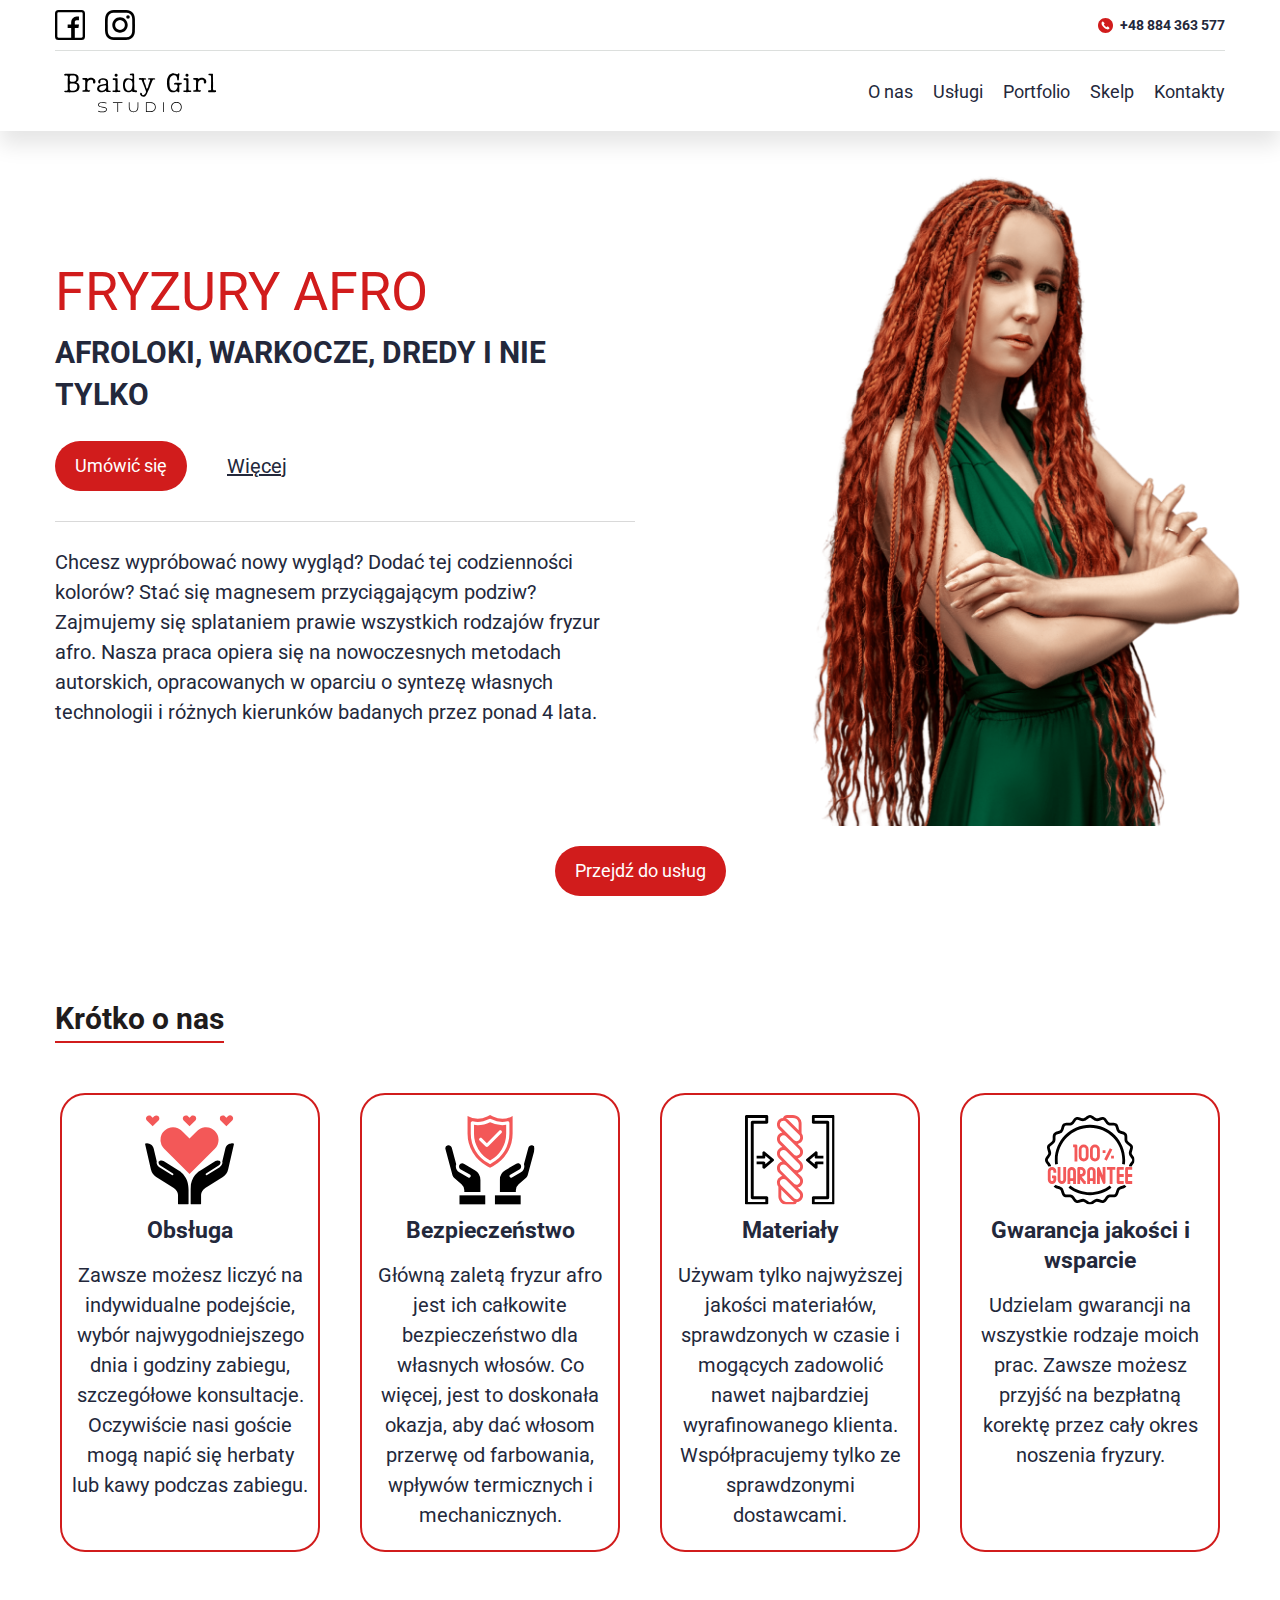
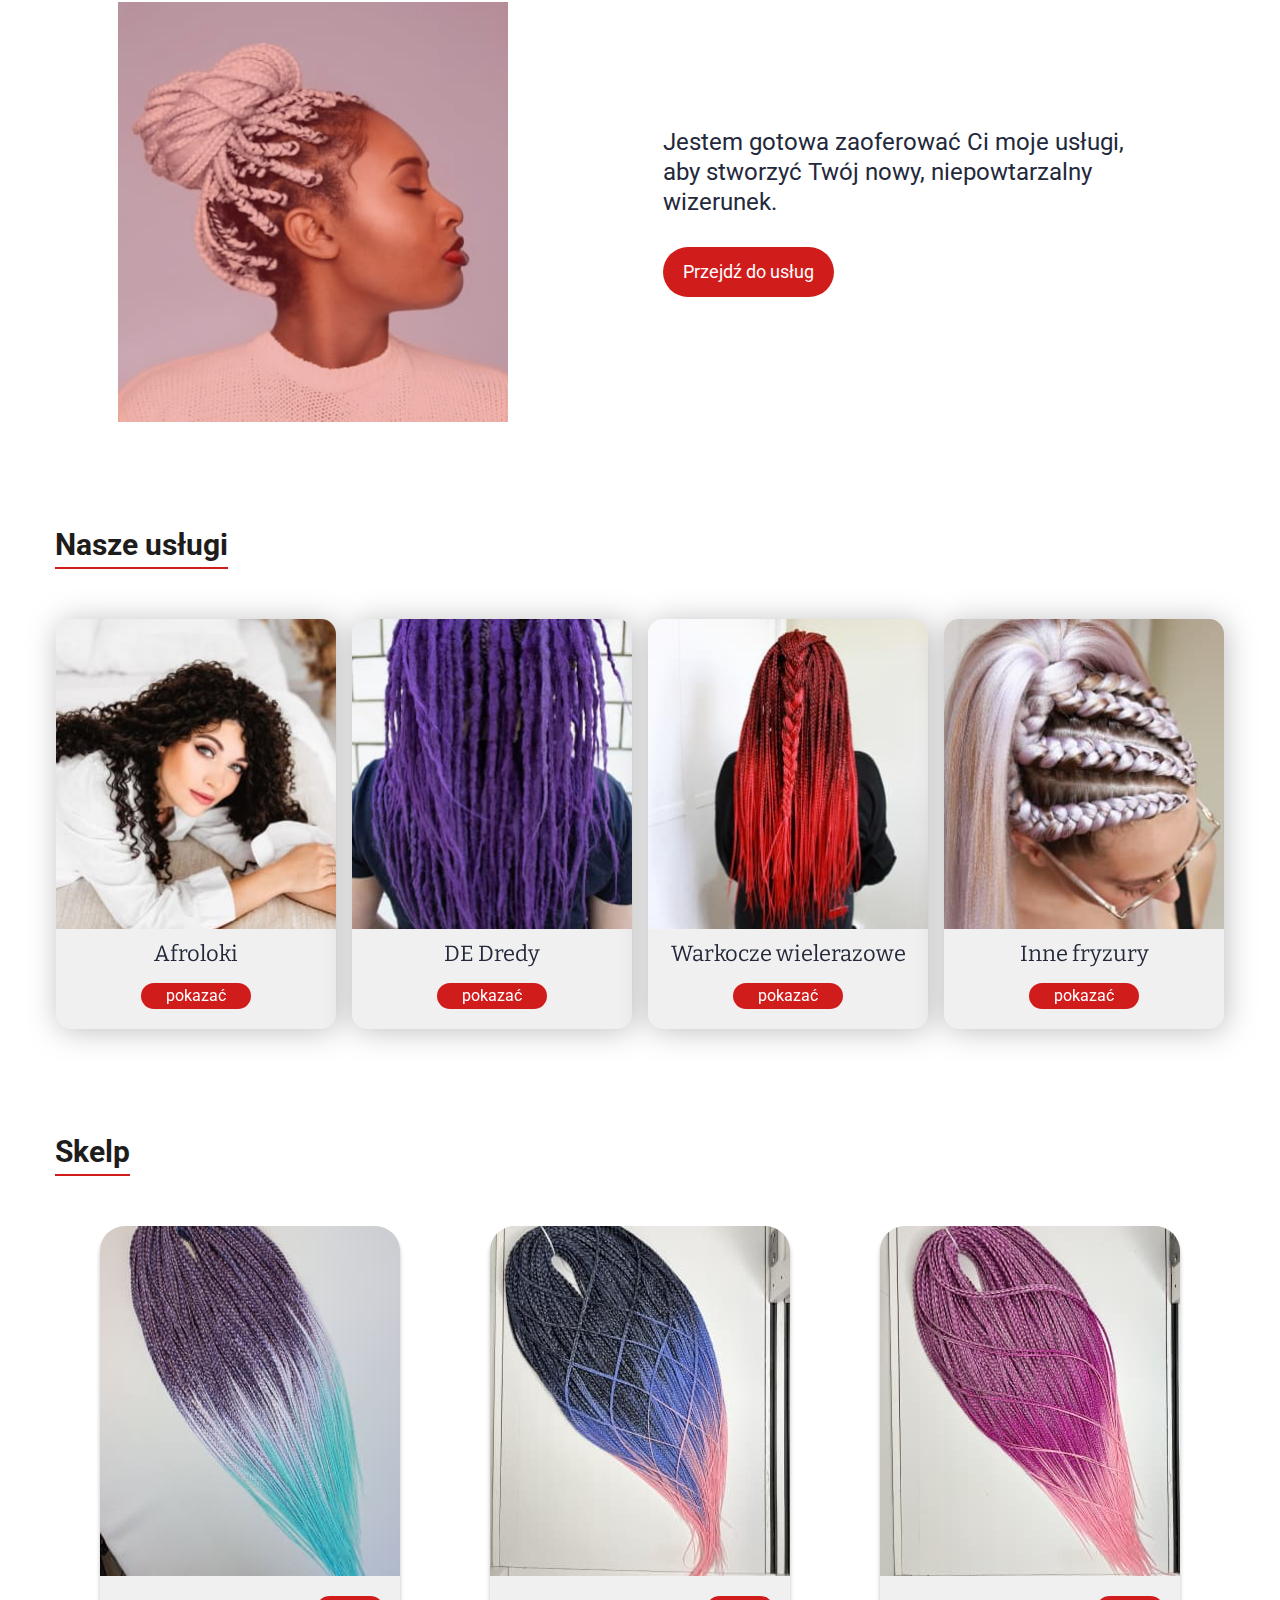
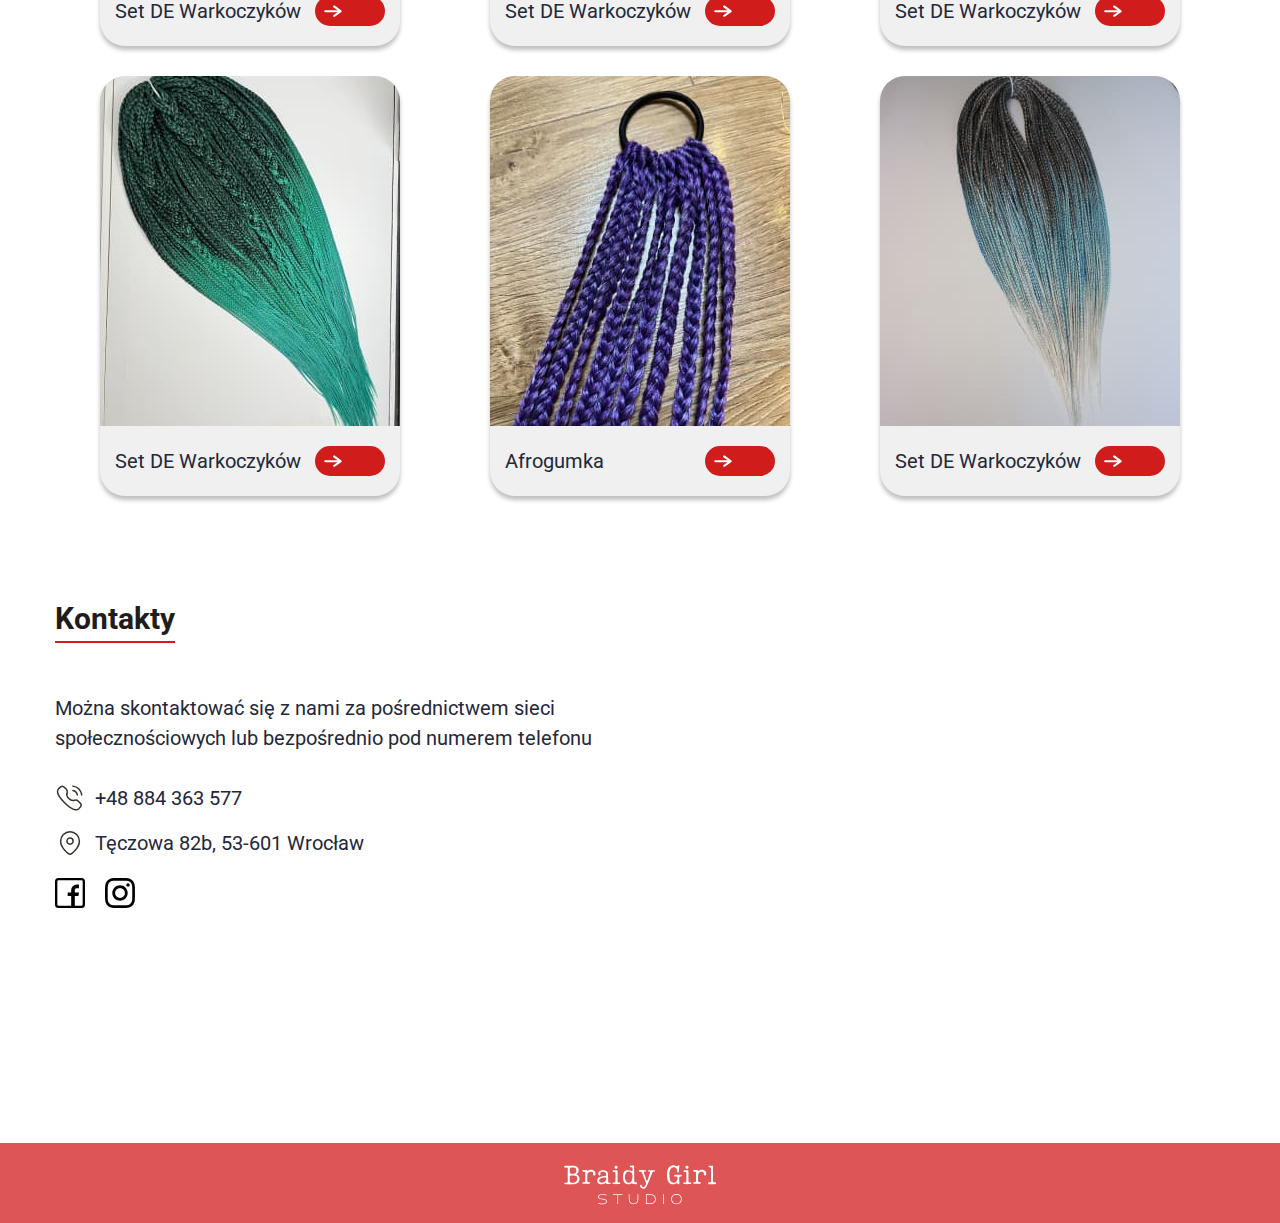
==== commit 5eb56421: "aaaa" ====
--- a/index.html
+++ b/index.html
@@ -307,7 +307,7 @@
         </ul>
       </div>
     </section>
-
+<!-- 
     <section class="portfolio section" id="portfolio">
       <div class="container">
         <h2 class="title">Portfolio</h2>
@@ -352,7 +352,7 @@
           <div class="arrows"></div>
         </div>
       </div>
-    </section>
+    </section> -->
 
     <section class="product section" id="products">
       <div class="container">
